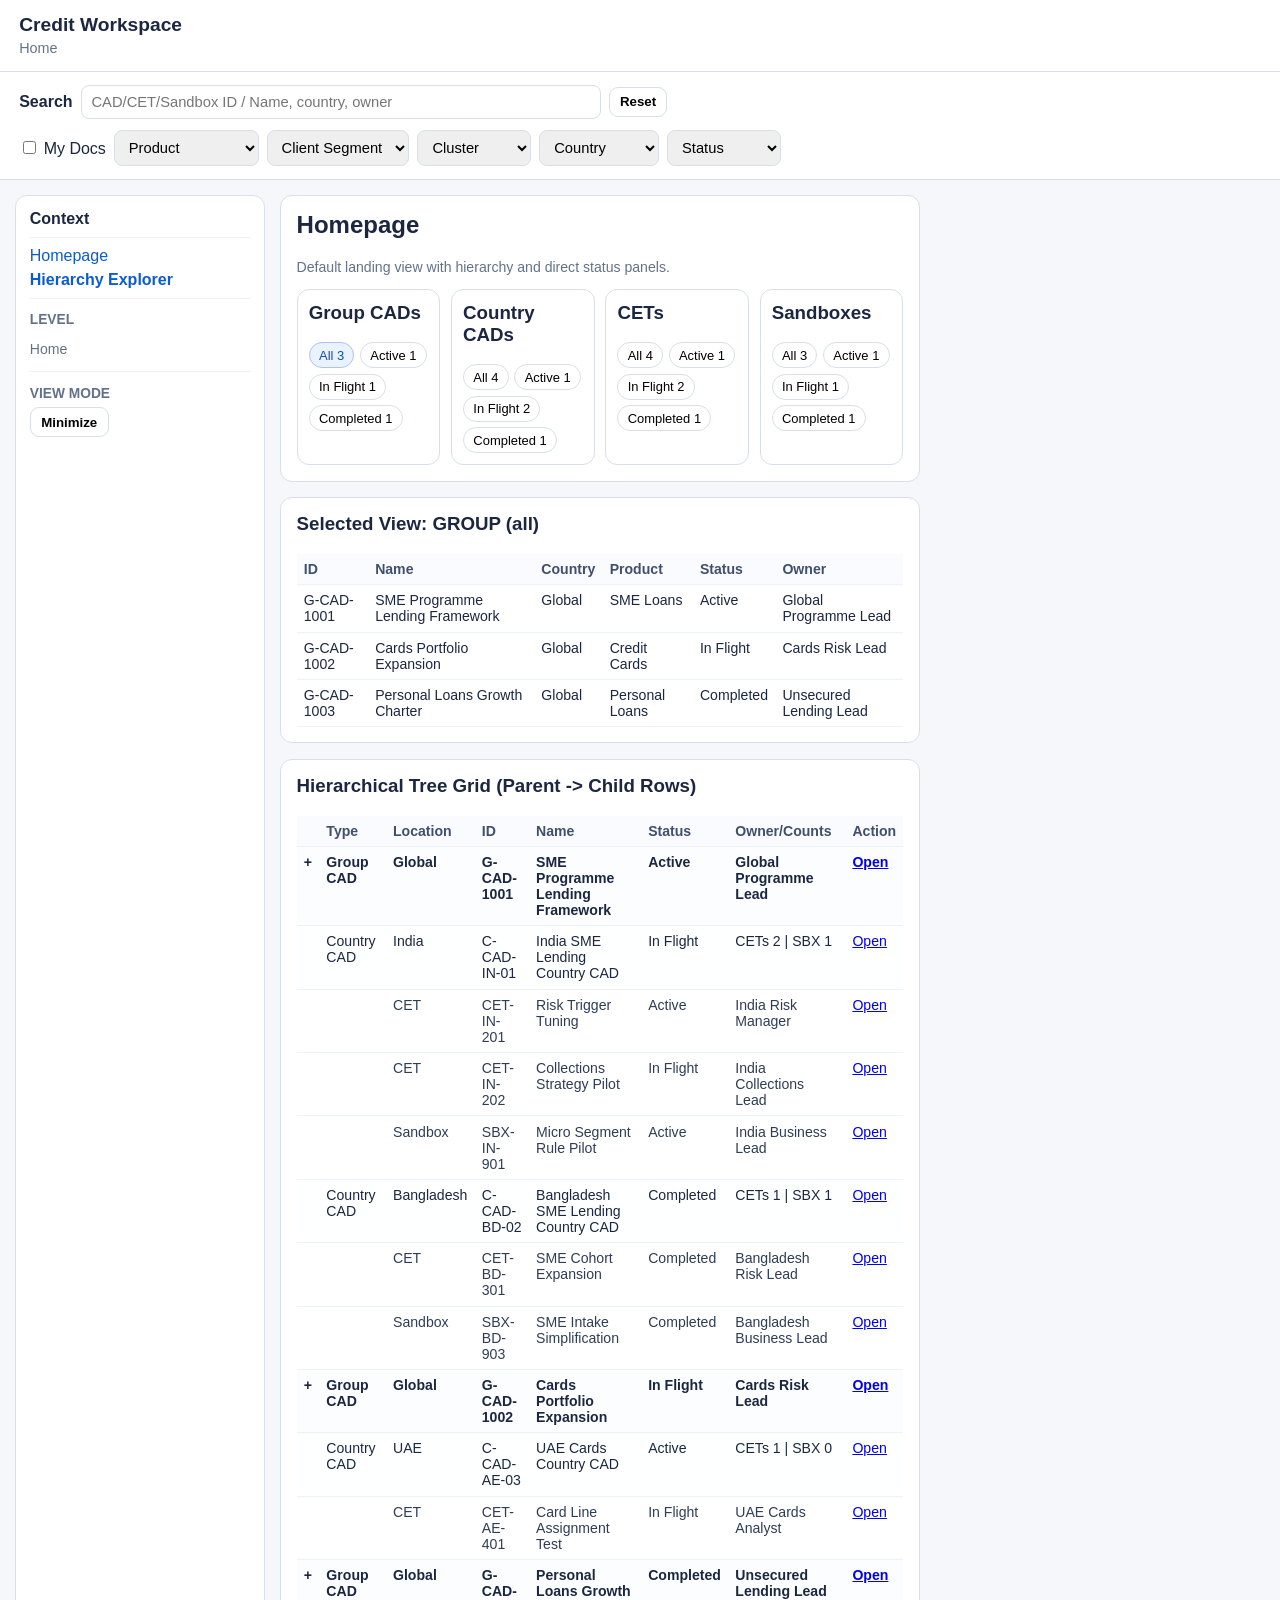
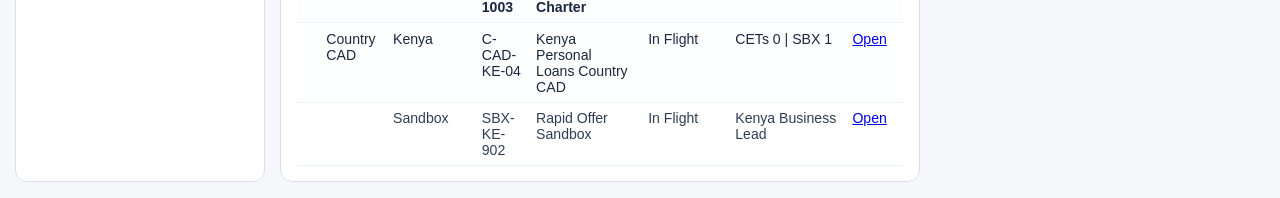
==== prototype/index.html @ cf1c7d50 "Add route-based homepage hierarchy, cross-type search, and status panels" ====
<!DOCTYPE html>
<html lang="en">
<head>
  <meta charset="UTF-8" />
  <meta name="viewport" content="width=device-width, initial-scale=1.0" />
  <title>CAD CET Flow Prototype</title>
  <link rel="stylesheet" href="styles.css" />
</head>
<body>
  <header class="topbar">
    <div>
      <h1>Credit Workspace</h1>
      <p id="breadcrumb" class="breadcrumb">Home</p>
    </div>
    <div class="actions" id="action-bar">
      <button id="save-btn" class="btn secondary">Save Draft</button>
      <button id="validate-btn" class="btn secondary">Validate</button>
      <button id="submit-btn" class="btn primary" disabled>Submit</button>
    </div>
  </header>

  <section class="control-strip">
    <div class="search-wrap">
      <label for="global-search">Search</label>
      <input id="global-search" type="text" placeholder="CAD/CET/Sandbox ID / Name, country, owner" />
      <button id="search-reset" class="btn secondary small">Reset</button>
    </div>
    <div class="filter-wrap">
      <label><input id="my-docs-toggle" type="checkbox" /> My Docs</label>
      <select id="filter-product"><option value="">Product</option></select>
      <select id="filter-segment"><option value="">Client Segment</option></select>
      <select id="filter-cluster"><option value="">Cluster</option></select>
      <select id="filter-country"><option value="">Country</option></select>
      <select id="filter-status"><option value="">Status</option><option>Active</option><option>In Flight</option><option>Completed</option></select>
    </div>
  </section>

  <main id="app-shell" class="app-shell">
    <aside class="left-panel" id="left-panel"></aside>
    <section class="center-panel" id="view-root"></section>

    <aside id="issue-panel" class="issue-panel" aria-live="polite">
      <div class="issue-header">
        <div>
          <h2>Issues</h2>
          <p id="issue-summary" class="muted">No issues</p>
        </div>
        <button id="close-panel" class="icon-btn" aria-label="Close">x</button>
      </div>
      <div class="filters">
        <button data-filter="all" class="filter active">All</button>
        <button data-filter="blockers" class="filter">Blockers</button>
        <button data-filter="errors" class="filter">Errors</button>
        <button data-filter="warnings" class="filter">Warnings</button>
      </div>
      <div id="resolved-banner" class="resolved-banner">All issues resolved</div>
      <ul id="issue-list" class="issue-list"></ul>
    </aside>
  </main>

  <div id="drawer-backdrop" class="drawer-backdrop"></div>
  <script src="app.js" type="module"></script>
</body>
</html>
---- prototype/styles.css ----
:root {
  --bg: #f5f7fb;
  --surface: #ffffff;
  --line: #d8deea;
  --text: #1b2740;
  --muted: #63728a;
  --primary: #0b5bd3;
  --primary-soft: #eaf1ff;
  --danger: #bb2e2e;
  --warning: #976100;
  --ok: #147943;
}

* { box-sizing: border-box; }
body {
  margin: 0;
  font-family: "Segoe UI", Arial, sans-serif;
  background: var(--bg);
  color: var(--text);
}

.topbar {
  display: flex;
  justify-content: space-between;
  align-items: center;
  gap: 1rem;
  padding: 0.9rem 1.2rem;
  background: var(--surface);
  border-bottom: 1px solid var(--line);
  position: sticky;
  top: 0;
  z-index: 20;
}
.topbar h1 { margin: 0; font-size: 1.2rem; }
.breadcrumb { margin: 0.25rem 0 0; font-size: 0.9rem; color: var(--muted); }

.actions { display: flex; gap: 0.45rem; }
.btn {
  border: 1px solid var(--line);
  border-radius: 9px;
  background: #fff;
  padding: 0.54rem 0.85rem;
  cursor: pointer;
  font-weight: 600;
}
.btn.primary { background: var(--primary); color: #fff; border-color: var(--primary); }
.btn.small { padding: 0.4rem 0.65rem; font-size: 0.83rem; }
.btn:disabled { opacity: 0.45; cursor: not-allowed; }

.control-strip {
  display: flex;
  flex-wrap: wrap;
  gap: 0.65rem;
  padding: 0.8rem 1.2rem;
  background: var(--surface);
  border-bottom: 1px solid var(--line);
}
.search-wrap,
.filter-wrap {
  display: flex;
  align-items: center;
  gap: 0.5rem;
  flex-wrap: wrap;
}
.search-wrap label { font-weight: 600; }
input,
select,
textarea {
  border: 1px solid var(--line);
  border-radius: 8px;
  padding: 0.52rem 0.62rem;
  font-size: 0.92rem;
}
input.invalid, textarea.invalid { border-color: var(--danger); }
#global-search { min-width: min(520px, 74vw); }

.app-shell {
  display: grid;
  grid-template-columns: 250px minmax(0, 1fr) 330px;
  gap: 0.95rem;
  padding: 0.95rem;
}

.left-panel,
.center-panel,
.issue-panel { min-width: 0; }
.left-panel {
  background: var(--surface);
  border: 1px solid var(--line);
  border-radius: 12px;
  padding: 0.85rem;
  position: sticky;
  top: 160px;
}
.left-panel.collapsed {
  width: 74px;
  padding: 0.55rem;
}
.left-panel h2 { margin: 0 0 0.6rem; font-size: 1rem; }
.left-panel h3 { margin: 0.3rem 0 0.4rem; font-size: 0.86rem; color: var(--muted); text-transform: uppercase; }
.left-panel a { color: var(--primary); text-decoration: none; display: block; margin-bottom: 0.35rem; }
.left-panel a.active { font-weight: 700; }
.context-block { border-top: 1px solid #eef2f8; padding-top: 0.55rem; margin-top: 0.55rem; }
.icon-rail { display: grid; justify-items: center; gap: 0.45rem; }
.icon-pill {
  border: 1px solid var(--line);
  background: #fff;
  border-radius: 999px;
  width: 34px;
  height: 34px;
}

.center-panel { display: grid; gap: 0.95rem; }
.card {
  background: var(--surface);
  border: 1px solid var(--line);
  border-radius: 12px;
  padding: 0.95rem;
}
.card h2, .card h3 { margin-top: 0; }
.card.compact { padding: 0.7rem; }

.panel-grid {
  display: grid;
  grid-template-columns: repeat(4, minmax(0, 1fr));
  gap: 0.65rem;
}
.chip-row { display: flex; flex-wrap: wrap; gap: 0.35rem; }
.chip {
  border: 1px solid var(--line);
  background: #fff;
  border-radius: 999px;
  padding: 0.28rem 0.58rem;
  font-size: 0.81rem;
  cursor: pointer;
}
.chip.on {
  background: var(--primary-soft);
  border-color: #acc3f5;
  color: #0e4fb3;
}

.data-table {
  width: 100%;
  border-collapse: collapse;
  font-size: 0.88rem;
}
.data-table th,
.data-table td {
  border-bottom: 1px solid #edf1f8;
  text-align: left;
  padding: 0.45rem;
  vertical-align: top;
}
.data-table th { background: #f9fbff; color: #3f4f6d; }
.group-row td { background: #fcfdff; font-weight: 600; }
.country-row td { background: #feffff; }
.leaf td { color: #2e3d56; }

.form-grid {
  display: grid;
  grid-template-columns: repeat(2, minmax(0, 1fr));
  gap: 0.7rem;
}
.form-grid label { display: flex; flex-direction: column; gap: 0.35rem; font-size: 0.9rem; }
.split-two { display: grid; grid-template-columns: 1fr 1fr; gap: 0.8rem; }
.checkbox-row { flex-direction: row !important; align-items: center; }
.muted { color: var(--muted); font-size: 0.88rem; }

.issue-panel {
  background: var(--surface);
  border: 1px solid var(--line);
  border-radius: 12px;
  padding: 0.82rem;
  position: sticky;
  top: 160px;
  max-height: calc(100vh - 180px);
  overflow: auto;
  display: none;
}
.issue-panel.open { display: block; }
.issue-header {
  display: flex;
  justify-content: space-between;
  align-items: flex-start;
  gap: 0.5rem;
}
.issue-header h2 { margin: 0; font-size: 1.03rem; }
.icon-btn {
  width: 28px;
  height: 28px;
  border-radius: 8px;
  border: 1px solid var(--line);
  background: #fff;
}

.filters { display: flex; flex-wrap: wrap; gap: 0.35rem; margin: 0.65rem 0; }
.filter {
  border: 1px solid var(--line);
  background: #fff;
  border-radius: 999px;
  font-size: 0.82rem;
  padding: 0.33rem 0.57rem;
}
.filter.active { background: var(--primary-soft); border-color: #acc3f5; }
.issue-list { list-style: none; margin: 0; padding: 0; display: grid; gap: 0.52rem; }
.issue-item {
  border: 1px solid var(--line);
  border-radius: 10px;
  padding: 0.58rem;
  display: grid;
  gap: 0.35rem;
}
.issue-top { display: flex; justify-content: space-between; }
.badge {
  font-size: 0.72rem;
  border-radius: 999px;
  padding: 0.18rem 0.44rem;
  font-weight: 700;
}
.badge.field, .badge.blocker { background: #ffe9e9; color: var(--danger); }
.badge.warning { background: #fff4dc; color: var(--warning); }
.issue-actions { display: flex; justify-content: flex-end; }
.jump-btn {
  border: 1px solid var(--line);
  background: #fff;
  border-radius: 8px;
  padding: 0.24rem 0.5rem;
}
.resolved-banner {
  display: none;
  border: 1px solid #bbe9cc;
  background: #ebfff2;
  color: var(--ok);
  border-radius: 8px;
  padding: 0.45rem 0.55rem;
  margin-bottom: 0.65rem;
}
.resolved-banner.show { display: block; }

.drawer-backdrop {
  position: fixed;
  inset: 0;
  background: rgba(10, 20, 45, 0.3);
  opacity: 0;
  pointer-events: none;
  transition: opacity 0.2s;
  z-index: 24;
}
.drawer-backdrop.show { opacity: 1; pointer-events: auto; }

@media (max-width: 1199px) {
  #global-search { min-width: min(420px, 100%); }
  .app-shell { grid-template-columns: 220px minmax(0, 1fr); }
  .panel-grid { grid-template-columns: repeat(2, minmax(0, 1fr)); }
  .issue-panel {
    position: fixed;
    top: 0;
    right: 0;
    bottom: 0;
    max-height: none;
    width: min(390px, 90vw);
    border-radius: 0;
    z-index: 30;
    transform: translateX(100%);
    transition: transform 0.2s;
    display: block;
  }
  .issue-panel.open { transform: translateX(0); }
}

@media (max-width: 767px) {
  .topbar { flex-direction: column; align-items: stretch; }
  .control-strip { padding: 0.65rem 0.75rem; }
  .app-shell { grid-template-columns: 1fr; padding: 0.7rem; }
  .left-panel { position: static; }
  .panel-grid { grid-template-columns: 1fr; }
  .form-grid,
  .split-two { grid-template-columns: 1fr; }
  #global-search { min-width: 0; width: 100%; }
  .issue-panel {
    right: auto;
    top: auto;
    bottom: 0;
    width: 100%;
    height: 54vh;
    transform: translateY(100%);
    border-top-left-radius: 16px;
    border-top-right-radius: 16px;
  }
  .issue-panel.open { transform: translateY(0); }
}
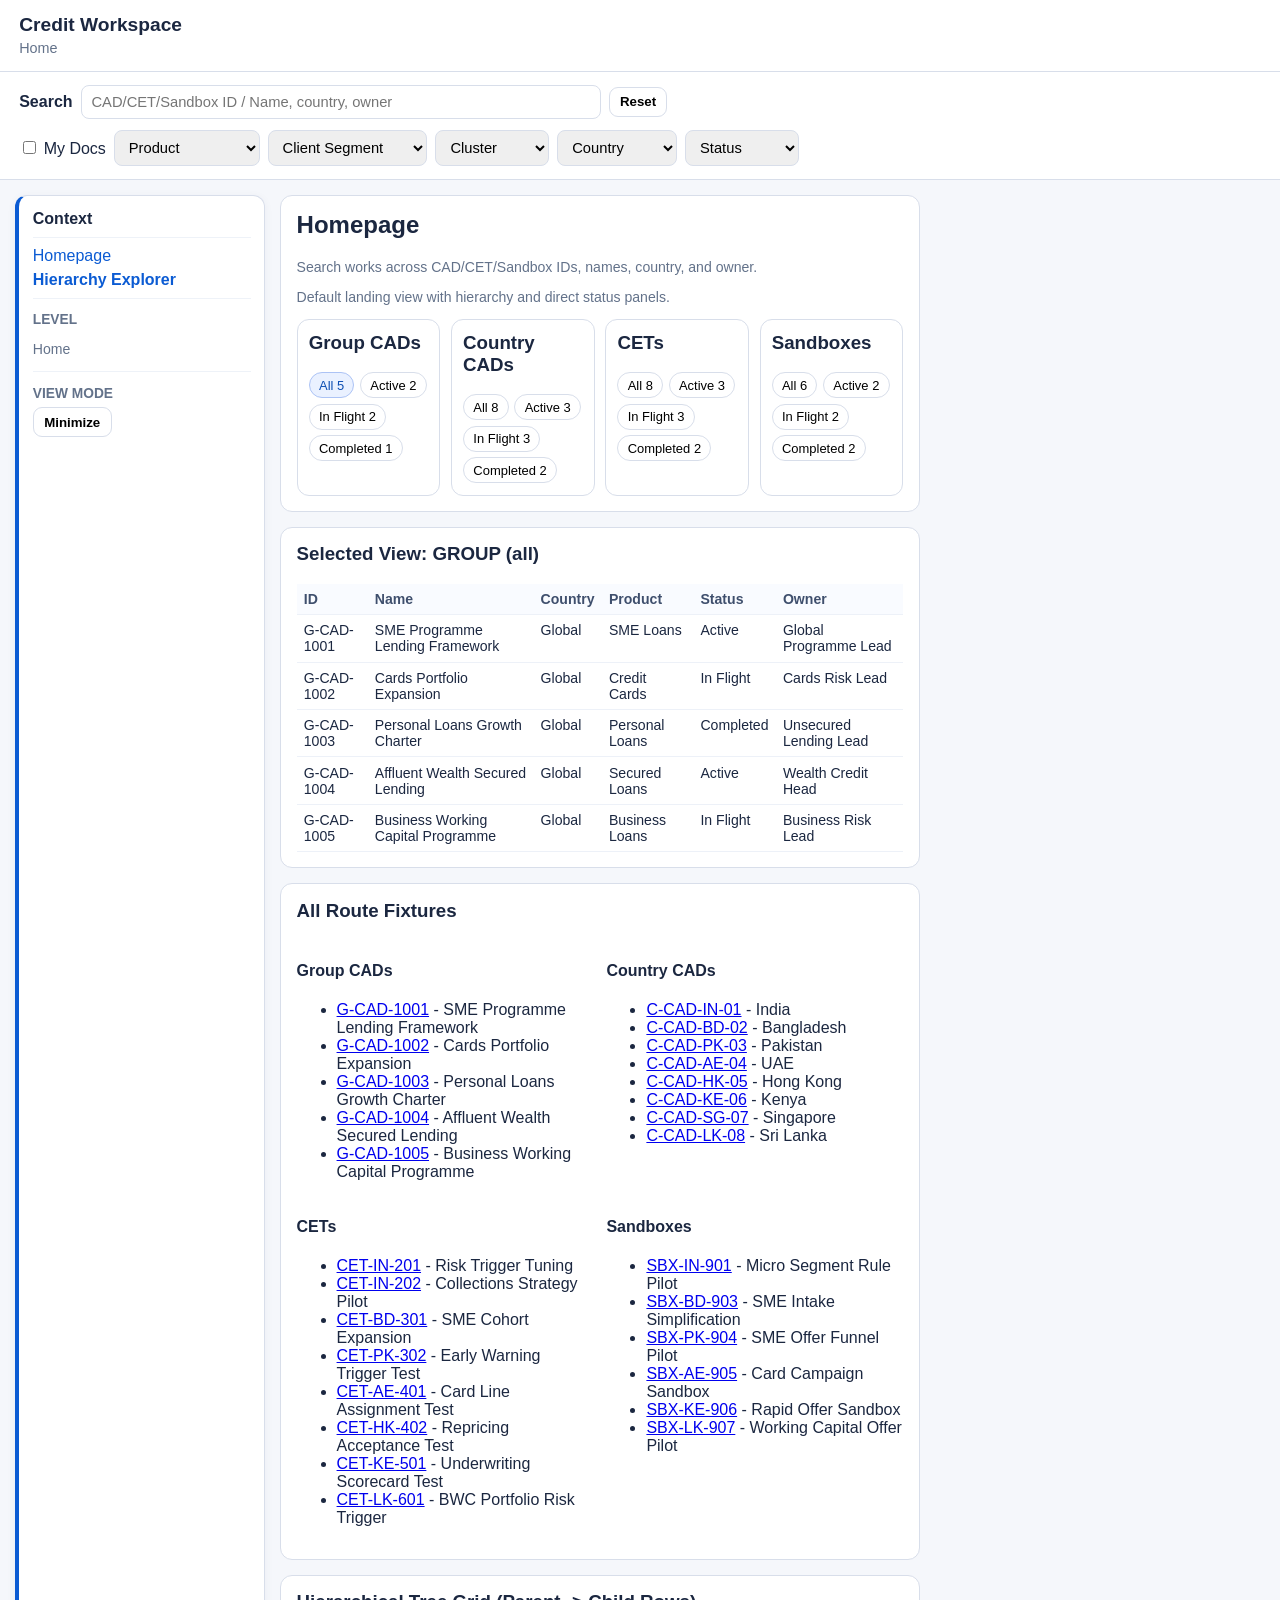
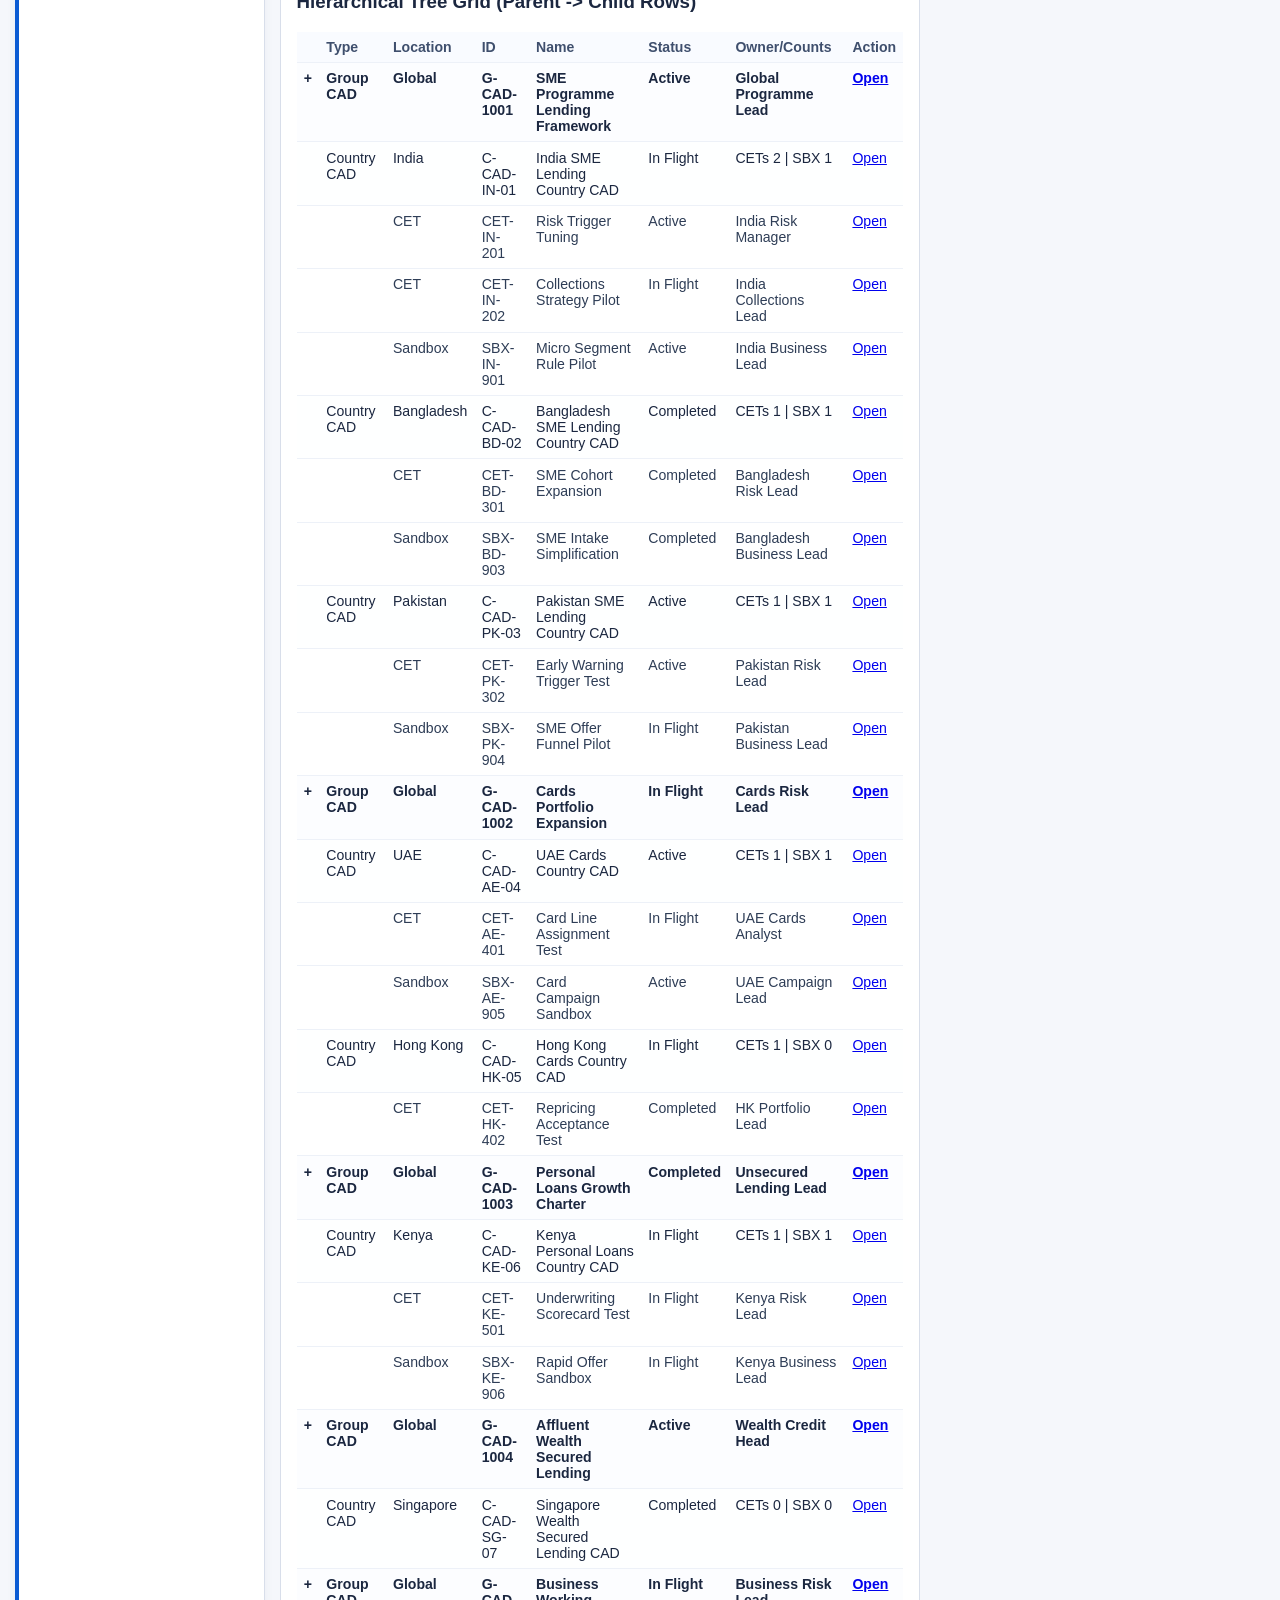
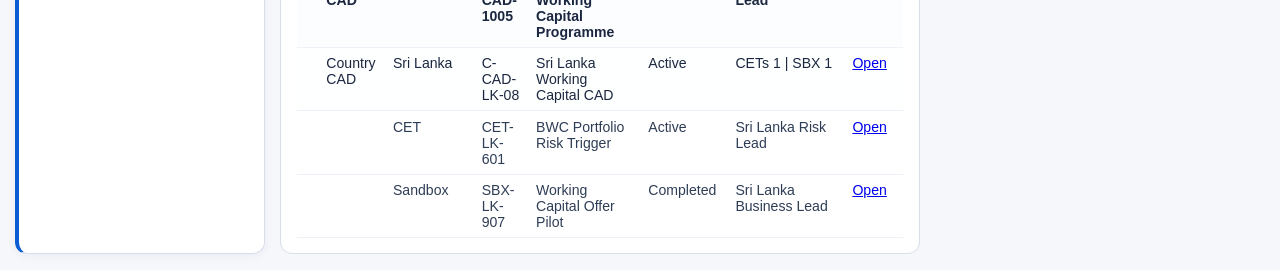
==== commit 7a8b6635: "Fix file:// CORS by removing module loading and using embedded data" ====
--- a/prototype/index.html
+++ b/prototype/index.html
@@ -59,6 +59,7 @@
   </main>
 
   <div id="drawer-backdrop" class="drawer-backdrop"></div>
-  <script src="app.js" type="module"></script>
+  <script src="data/sample-hierarchy.js" defer></script>
+  <script src="app.js" defer></script>
 </body>
 </html>
--- a/prototype/styles.css
+++ b/prototype/styles.css
@@ -87,10 +87,13 @@
 .left-panel {
   background: var(--surface);
   border: 1px solid var(--line);
+  border-left: 4px solid var(--primary);
   border-radius: 12px;
   padding: 0.85rem;
   position: sticky;
   top: 160px;
+  min-height: 280px;
+  box-shadow: 0 2px 10px rgba(20, 38, 73, 0.05);
 }
 .left-panel.collapsed {
   width: 74px;
@@ -166,6 +169,14 @@
 .split-two { display: grid; grid-template-columns: 1fr 1fr; gap: 0.8rem; }
 .checkbox-row { flex-direction: row !important; align-items: center; }
 .muted { color: var(--muted); font-size: 0.88rem; }
+.warning-note {
+  color: #885400;
+  background: #fff5df;
+  border: 1px solid #f2d9a4;
+  border-radius: 8px;
+  padding: 0.5rem 0.6rem;
+  font-size: 0.86rem;
+}
 
 .issue-panel {
   background: var(--surface);
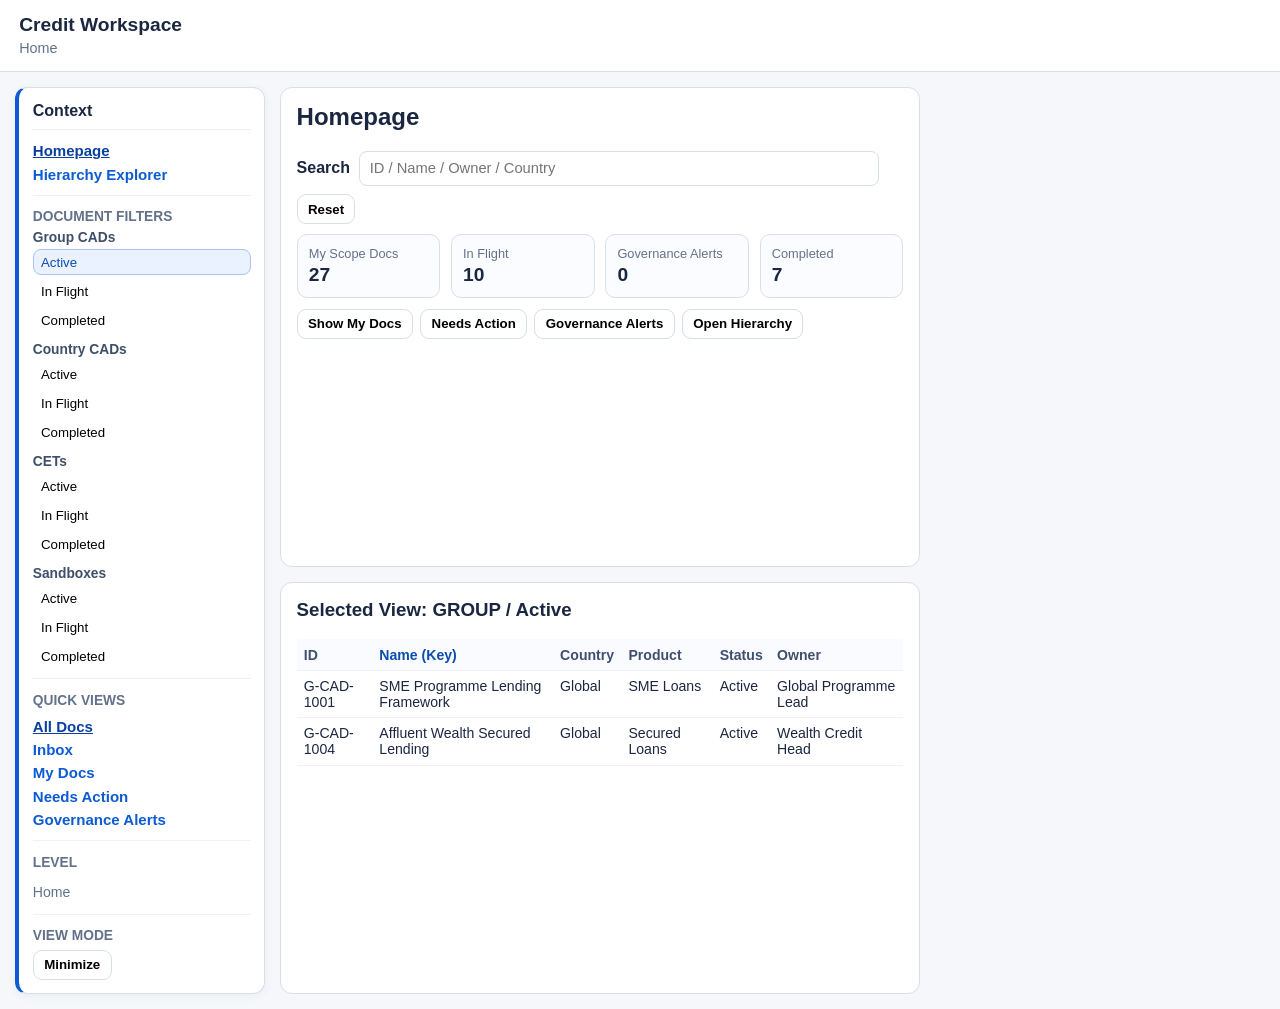
==== commit 7424ff7d: "Refine left panel row filters and hierarchy explorer table behavior" ====
--- a/prototype/index.html
+++ b/prototype/index.html
@@ -18,22 +18,6 @@
       <button id="submit-btn" class="btn primary" disabled>Submit</button>
     </div>
   </header>
-
-  <section class="control-strip">
-    <div class="search-wrap">
-      <label for="global-search">Search</label>
-      <input id="global-search" type="text" placeholder="CAD/CET/Sandbox ID / Name, country, owner" />
-      <button id="search-reset" class="btn secondary small">Reset</button>
-    </div>
-    <div class="filter-wrap">
-      <label><input id="my-docs-toggle" type="checkbox" /> My Docs</label>
-      <select id="filter-product"><option value="">Product</option></select>
-      <select id="filter-segment"><option value="">Client Segment</option></select>
-      <select id="filter-cluster"><option value="">Cluster</option></select>
-      <select id="filter-country"><option value="">Country</option></select>
-      <select id="filter-status"><option value="">Status</option><option>Active</option><option>In Flight</option><option>Completed</option></select>
-    </div>
-  </section>
 
   <main id="app-shell" class="app-shell">
     <aside class="left-panel" id="left-panel"></aside>
--- a/prototype/styles.css
+++ b/prototype/styles.css
@@ -47,22 +47,15 @@
 .btn.small { padding: 0.4rem 0.65rem; font-size: 0.83rem; }
 .btn:disabled { opacity: 0.45; cursor: not-allowed; }
 
-.control-strip {
-  display: flex;
-  flex-wrap: wrap;
-  gap: 0.65rem;
-  padding: 0.8rem 1.2rem;
-  background: var(--surface);
-  border-bottom: 1px solid var(--line);
-}
-.search-wrap,
-.filter-wrap {
+.main-search-row,
+.table-filter-row {
   display: flex;
   align-items: center;
-  gap: 0.5rem;
+  gap: 0.55rem;
   flex-wrap: wrap;
 }
-.search-wrap label { font-weight: 600; }
+.main-search-row { margin-bottom: 0.6rem; }
+.main-search-row label { font-weight: 700; }
 input,
 select,
 textarea {
@@ -72,7 +65,7 @@
   font-size: 0.92rem;
 }
 input.invalid, textarea.invalid { border-color: var(--danger); }
-#global-search { min-width: min(520px, 74vw); }
+.main-search-row input { min-width: min(520px, 74vw); }
 
 .app-shell {
   display: grid;
@@ -103,6 +96,35 @@
 .left-panel h3 { margin: 0.3rem 0 0.4rem; font-size: 0.86rem; color: var(--muted); text-transform: uppercase; }
 .left-panel a { color: var(--primary); text-decoration: none; display: block; margin-bottom: 0.35rem; }
 .left-panel a.active { font-weight: 700; }
+.side-link {
+  border: 0;
+  background: transparent;
+  color: var(--primary);
+  text-align: left;
+  padding: 0.2rem 0;
+  font-size: 0.94rem;
+  font-weight: 600;
+  cursor: pointer;
+  display: block;
+  width: 100%;
+}
+.side-link.active { color: #093f9f; text-decoration: underline; }
+.side-group { margin-bottom: 0.55rem; }
+.side-head { margin: 0 0 0.25rem; font-weight: 700; font-size: 0.86rem; color: #3f4f69; }
+.side-rows {
+  display: grid;
+  gap: 0.2rem;
+}
+.side-row {
+  border: 1px solid transparent;
+  border-radius: 8px;
+  padding: 0.28rem 0.45rem;
+  background: transparent;
+  text-align: left;
+  font-size: 0.83rem;
+  cursor: pointer;
+}
+.side-row.on { background: var(--primary-soft); border-color: #abc3f3; color: #0d4cb5; }
 .context-block { border-top: 1px solid #eef2f8; padding-top: 0.55rem; margin-top: 0.55rem; }
 .icon-rail { display: grid; justify-items: center; gap: 0.45rem; }
 .icon-pill {
@@ -111,7 +133,9 @@
   border-radius: 999px;
   width: 34px;
   height: 34px;
-}
+  cursor: pointer;
+}
+.icon-pill.active { background: var(--primary-soft); border-color: #aac1ef; }
 
 .center-panel { display: grid; gap: 0.95rem; }
 .card {
@@ -128,6 +152,23 @@
   grid-template-columns: repeat(4, minmax(0, 1fr));
   gap: 0.65rem;
 }
+.metric-grid {
+  display: grid;
+  grid-template-columns: repeat(4, minmax(0, 1fr));
+  gap: 0.65rem;
+  margin-bottom: 0.65rem;
+}
+.metric {
+  border: 1px solid var(--line);
+  border-radius: 10px;
+  background: #fbfcff;
+  padding: 0.7rem;
+  display: grid;
+  gap: 0.2rem;
+}
+.metric span { font-size: 0.8rem; color: var(--muted); }
+.metric strong { font-size: 1.2rem; }
+.quick-actions { display: flex; flex-wrap: wrap; gap: 0.45rem; }
 .chip-row { display: flex; flex-wrap: wrap; gap: 0.35rem; }
 .chip {
   border: 1px solid var(--line);
@@ -156,9 +197,20 @@
   vertical-align: top;
 }
 .data-table th { background: #f9fbff; color: #3f4f6d; }
+.data-table .key-col { color: #0c4cae; font-weight: 700; }
 .group-row td { background: #fcfdff; font-weight: 600; }
 .country-row td { background: #feffff; }
 .leaf td { color: #2e3d56; }
+.hierarchy-table .group-row .key-col { text-decoration: underline; }
+.tree-toggle {
+  border: 1px solid var(--line);
+  border-radius: 6px;
+  width: 24px;
+  height: 24px;
+  background: #fff;
+  cursor: pointer;
+  font-weight: 700;
+}
 
 .form-grid {
   display: grid;
@@ -261,9 +313,10 @@
 .drawer-backdrop.show { opacity: 1; pointer-events: auto; }
 
 @media (max-width: 1199px) {
-  #global-search { min-width: min(420px, 100%); }
+  .main-search-row input { min-width: min(420px, 100%); }
   .app-shell { grid-template-columns: 220px minmax(0, 1fr); }
   .panel-grid { grid-template-columns: repeat(2, minmax(0, 1fr)); }
+  .metric-grid { grid-template-columns: repeat(2, minmax(0, 1fr)); }
   .issue-panel {
     position: fixed;
     top: 0;
@@ -282,13 +335,13 @@
 
 @media (max-width: 767px) {
   .topbar { flex-direction: column; align-items: stretch; }
-  .control-strip { padding: 0.65rem 0.75rem; }
   .app-shell { grid-template-columns: 1fr; padding: 0.7rem; }
   .left-panel { position: static; }
   .panel-grid { grid-template-columns: 1fr; }
+  .metric-grid { grid-template-columns: 1fr; }
   .form-grid,
   .split-two { grid-template-columns: 1fr; }
-  #global-search { min-width: 0; width: 100%; }
+  .main-search-row input { min-width: 0; width: 100%; }
   .issue-panel {
     right: auto;
     top: auto;
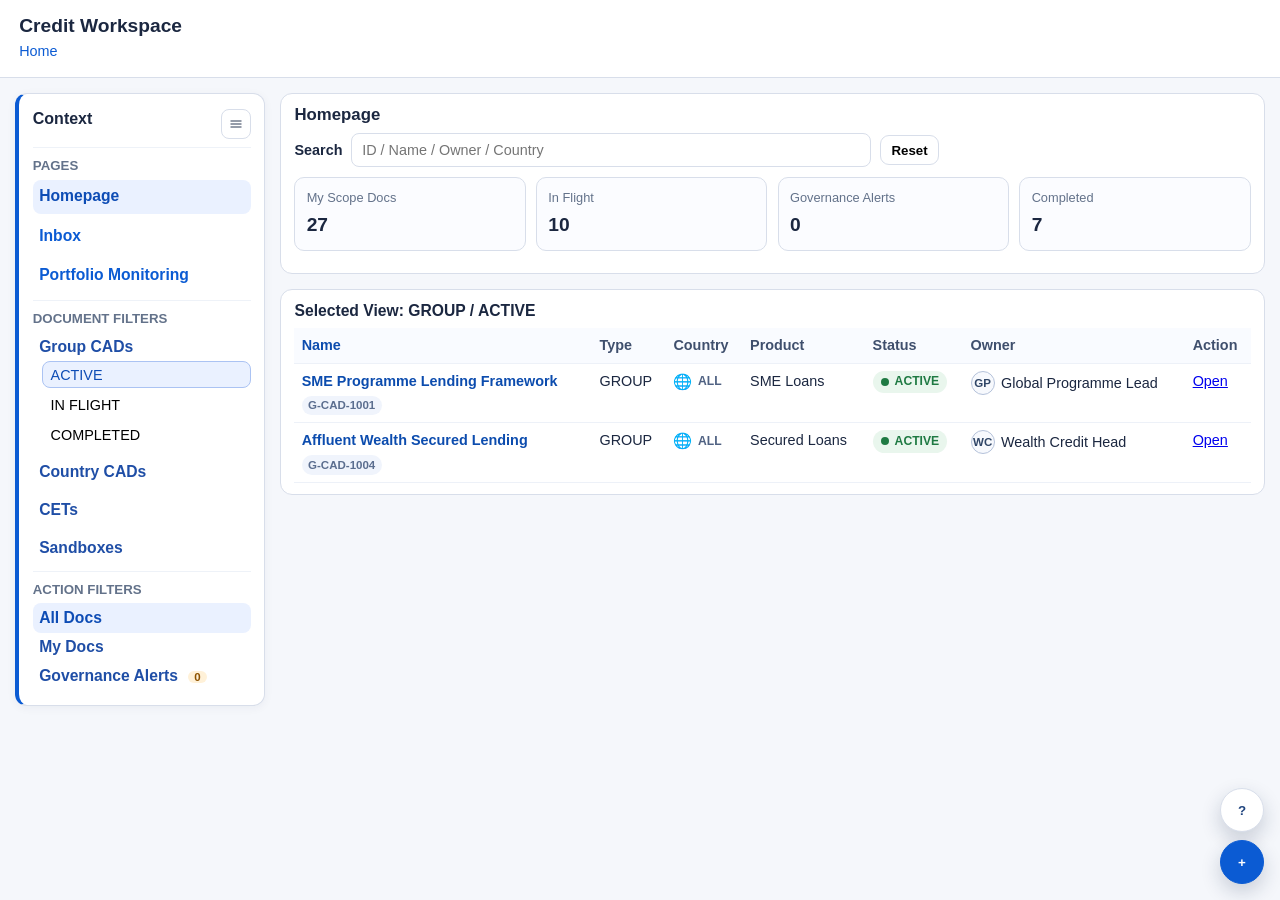
==== commit c482fd3a: "Prototype: add inbox/portfolio routes, float actions, and mobile-friendly UX refinements" ====
--- a/prototype/index.html
+++ b/prototype/index.html
@@ -42,6 +42,20 @@
     </aside>
   </main>
 
+  <div class="fab-group" aria-label="Quick actions">
+    <button id="help-fab" class="fab secondary" title="Help">?</button>
+    <div class="fab-create-wrap">
+      <div id="create-float-menu" class="fab-menu" aria-hidden="true">
+        <button class="fab-menu-item" data-create-type="group" title="Create Group CAD">Group CAD</button>
+        <button class="fab-menu-item" data-create-type="country" title="Create Country CAD">Country CAD</button>
+        <button class="fab-menu-item" data-create-type="cet" title="Create CET">CET</button>
+        <button class="fab-menu-item" data-create-type="sandbox" title="Create Sandbox">Sandbox</button>
+      </div>
+      <button id="create-fab" class="fab primary" title="Create">+</button>
+    </div>
+    <button id="backtop-fab" class="fab tertiary" title="Back to top" aria-label="Back to top">↑</button>
+  </div>
+
   <div id="drawer-backdrop" class="drawer-backdrop"></div>
   <script src="data/sample-hierarchy.js" defer></script>
   <script src="app.js" defer></script>
--- a/prototype/styles.css
+++ b/prototype/styles.css
@@ -9,12 +9,18 @@
   --danger: #bb2e2e;
   --warning: #976100;
   --ok: #147943;
+  --fs-body: 14px;
+  --fs-title: 1.08rem;
+  --fs-subtitle: 0.98rem;
+  --fs-text: 0.9rem;
 }
 
 * { box-sizing: border-box; }
 body {
   margin: 0;
   font-family: "Segoe UI", Arial, sans-serif;
+  font-size: var(--fs-body);
+  line-height: 1.45;
   background: var(--bg);
   color: var(--text);
 }
@@ -31,8 +37,10 @@
   top: 0;
   z-index: 20;
 }
-.topbar h1 { margin: 0; font-size: 1.2rem; }
+.topbar h1 { margin: 0; font-size: 1.2rem; line-height: 1.2; }
 .breadcrumb { margin: 0.25rem 0 0; font-size: 0.9rem; color: var(--muted); }
+.breadcrumb a { color: var(--primary); text-decoration: none; }
+.breadcrumb span { margin: 0 0.3rem; color: var(--muted); }
 
 .actions { display: flex; gap: 0.45rem; }
 .btn {
@@ -42,6 +50,7 @@
   padding: 0.54rem 0.85rem;
   cursor: pointer;
   font-weight: 600;
+  font-size: var(--fs-text);
 }
 .btn.primary { background: var(--primary); color: #fff; border-color: var(--primary); }
 .btn.small { padding: 0.4rem 0.65rem; font-size: 0.83rem; }
@@ -62,7 +71,7 @@
   border: 1px solid var(--line);
   border-radius: 8px;
   padding: 0.52rem 0.62rem;
-  font-size: 0.92rem;
+  font-size: var(--fs-text);
 }
 input.invalid, textarea.invalid { border-color: var(--danger); }
 .main-search-row input { min-width: min(520px, 74vw); }
@@ -70,8 +79,13 @@
 .app-shell {
   display: grid;
   grid-template-columns: 250px minmax(0, 1fr) 330px;
+  align-items: start;
   gap: 0.95rem;
   padding: 0.95rem;
+}
+
+.app-shell.no-right-panel {
+  grid-template-columns: 250px minmax(0, 1fr);
 }
 
 .left-panel,
@@ -84,7 +98,7 @@
   border-radius: 12px;
   padding: 0.85rem;
   position: sticky;
-  top: 160px;
+  top: 92px;
   min-height: 280px;
   box-shadow: 0 2px 10px rgba(20, 38, 73, 0.05);
 }
@@ -96,6 +110,61 @@
 .left-panel h3 { margin: 0.3rem 0 0.4rem; font-size: 0.86rem; color: var(--muted); text-transform: uppercase; }
 .left-panel a { color: var(--primary); text-decoration: none; display: block; margin-bottom: 0.35rem; }
 .left-panel a.active { font-weight: 700; }
+.side-head-row {
+  display: flex;
+  justify-content: space-between;
+  align-items: center;
+  margin-bottom: 0.35rem;
+}
+.collapse-btn {
+  border: 1px solid var(--line);
+  border-radius: 8px;
+  background: #fff;
+  width: 30px;
+  height: 30px;
+  cursor: pointer;
+  display: inline-flex;
+  align-items: center;
+  justify-content: center;
+  color: #2d3a55;
+}
+.menu-group {
+  border-top: 1px solid #eef2f8;
+  padding-top: 0.5rem;
+  margin-top: 0.45rem;
+}
+.todo-hint {
+  margin: 0.35rem 0.4rem 0;
+}
+.menu-title {
+  margin: 0 0 0.25rem;
+  font-size: 0.83rem;
+  color: var(--muted);
+  text-transform: uppercase;
+  font-weight: 700;
+}
+.menu-item {
+  display: block;
+  width: 100%;
+  border: 0;
+  background: transparent;
+  text-align: left;
+  border-radius: 8px;
+  padding: 0.35rem 0.4rem;
+  color: #1f4ea6;
+  font-weight: 600;
+  font-size: var(--fs-subtitle);
+  text-decoration: none;
+  cursor: pointer;
+}
+.menu-item.active {
+  background: #eaf1ff;
+  color: #0d4cb5;
+}
+.tree-dir { display: grid; gap: 0.08rem; }
+.tree-node.level-1 { padding-left: 1rem; }
+.tree-node.level-2 { padding-left: 1.8rem; }
+.tree-node.level-3 { padding-left: 2.5rem; }
 .side-link {
   border: 0;
   background: transparent;
@@ -109,19 +178,36 @@
   width: 100%;
 }
 .side-link.active { color: #093f9f; text-decoration: underline; }
+.mini-badge {
+  display: inline-block;
+  min-width: 18px;
+  padding: 0 6px;
+  border-radius: 10px;
+  background: #e8efff;
+  color: #0e4eaf;
+  font-size: 0.72rem;
+  text-align: center;
+  margin-left: 6px;
+}
+.mini-badge.warn {
+  background: #fff1d8;
+  color: #8d5200;
+}
 .side-group { margin-bottom: 0.55rem; }
-.side-head { margin: 0 0 0.25rem; font-weight: 700; font-size: 0.86rem; color: #3f4f69; }
 .side-rows {
   display: grid;
   gap: 0.2rem;
-}
+  padding-left: 0.6rem;
+}
+.side-rows.closed { display: none; }
+.side-rows.open { display: grid; }
 .side-row {
   border: 1px solid transparent;
   border-radius: 8px;
   padding: 0.28rem 0.45rem;
   background: transparent;
   text-align: left;
-  font-size: 0.83rem;
+  font-size: var(--fs-text);
   cursor: pointer;
 }
 .side-row.on { background: var(--primary-soft); border-color: #abc3f3; color: #0d4cb5; }
@@ -134,17 +220,75 @@
   width: 34px;
   height: 34px;
   cursor: pointer;
+  display: inline-flex;
+  align-items: center;
+  justify-content: center;
 }
 .icon-pill.active { background: var(--primary-soft); border-color: #aac1ef; }
+.ant-icon {
+  display: inline-flex;
+  width: 16px;
+  height: 16px;
+}
+.ant-icon svg {
+  width: 16px;
+  height: 16px;
+  fill: currentColor;
+}
+
+@media (hover: hover) and (pointer: fine) {
+  .left-panel.collapsed .has-tooltip {
+    position: relative;
+  }
+  .left-panel.collapsed .has-tooltip::after {
+    content: attr(data-tooltip);
+    position: absolute;
+    left: calc(100% + 10px);
+    top: 50%;
+    transform: translateY(-50%);
+    background: rgba(0, 0, 0, 0.86);
+    color: #fff;
+    padding: 4px 8px;
+    border-radius: 6px;
+    font-size: 12px;
+    line-height: 1.2;
+    white-space: nowrap;
+    opacity: 0;
+    pointer-events: none;
+    transition: opacity 0.12s ease;
+    z-index: 32;
+  }
+  .left-panel.collapsed .has-tooltip::before {
+    content: "";
+    position: absolute;
+    left: calc(100% + 5px);
+    top: 50%;
+    transform: translateY(-50%);
+    border: 5px solid transparent;
+    border-right-color: rgba(0, 0, 0, 0.86);
+    opacity: 0;
+    transition: opacity 0.12s ease;
+    z-index: 32;
+  }
+  .left-panel.collapsed .has-tooltip:hover::after,
+  .left-panel.collapsed .has-tooltip:hover::before,
+  .left-panel.collapsed .has-tooltip:focus-visible::after,
+  .left-panel.collapsed .has-tooltip:focus-visible::before {
+    opacity: 1;
+  }
+}
 
 .center-panel { display: grid; gap: 0.95rem; }
 .card {
   background: var(--surface);
   border: 1px solid var(--line);
   border-radius: 12px;
-  padding: 0.95rem;
-}
-.card h2, .card h3 { margin-top: 0; }
+  padding: 0.72rem 0.82rem;
+}
+.card h2, .card h3, .card h4 { margin-top: 0; margin-bottom: 0.45rem; line-height: 1.2; }
+.card h2 { font-size: 1.05rem; }
+.card h3 { font-size: 0.98rem; }
+.card h4 { font-size: 0.92rem; }
 .card.compact { padding: 0.7rem; }
 
 .panel-grid {
@@ -187,7 +331,7 @@
 .data-table {
   width: 100%;
   border-collapse: collapse;
-  font-size: 0.88rem;
+  font-size: var(--fs-text);
 }
 .data-table th,
 .data-table td {
@@ -211,16 +355,77 @@
   cursor: pointer;
   font-weight: 700;
 }
+.status-tag {
+  display: inline-flex;
+  align-items: center;
+  gap: 0.38rem;
+  border-radius: 999px;
+  padding: 0.14rem 0.5rem;
+  font-size: 0.76rem;
+  font-weight: 700;
+}
+.status-dot {
+  width: 8px;
+  height: 8px;
+  border-radius: 50%;
+  background: currentColor;
+}
+.tag-active { background: #e9f6ed; color: #1f7a43; }
+.tag-flight { background: #fff1df; color: #8f5800; }
+.tag-done { background: #e8efff; color: #1d4fa9; }
+.id-tag {
+  display: inline-block;
+  margin-top: 0.25rem;
+  border-radius: 999px;
+  background: #f0f4fc;
+  color: #5b6e8f;
+  font-size: 0.72rem;
+  padding: 0.08rem 0.4rem;
+  font-weight: 600;
+}
+.owner-cell {
+  display: inline-flex;
+  align-items: center;
+  gap: 0.4rem;
+}
+.owner-avatar {
+  width: 24px;
+  height: 24px;
+  border-radius: 50%;
+  border: 1px solid #b5c2da;
+  background: #f7f9fd;
+  color: #304667;
+  display: inline-flex;
+  align-items: center;
+  justify-content: center;
+  font-size: 0.72rem;
+  font-weight: 700;
+}
+.country-cell {
+  display: inline-flex;
+  align-items: center;
+  gap: 0.35rem;
+}
+.country-flag { font-size: 0.95rem; }
+.country-code {
+  font-size: 0.76rem;
+  color: #4f6182;
+  font-weight: 700;
+}
+.hierarchy-name.depth-1 { padding-left: 0.1rem; }
+.hierarchy-name.depth-3 { padding-left: 1.2rem; }
+.hierarchy-name.depth-4 { padding-left: 2.3rem; }
 
 .form-grid {
   display: grid;
   grid-template-columns: repeat(2, minmax(0, 1fr));
-  gap: 0.7rem;
+  gap: 0.5rem;
 }
 .form-grid label { display: flex; flex-direction: column; gap: 0.35rem; font-size: 0.9rem; }
 .split-two { display: grid; grid-template-columns: 1fr 1fr; gap: 0.8rem; }
 .checkbox-row { flex-direction: row !important; align-items: center; }
 .muted { color: var(--muted); font-size: 0.88rem; }
+.card p, .card li, .card label, .card small { font-size: var(--fs-text); }
 .warning-note {
   color: #885400;
   background: #fff5df;
@@ -230,14 +435,64 @@
   font-size: 0.86rem;
 }
 
+.autocomplete-wrap {
+  position: relative;
+  min-width: min(520px, 74vw);
+}
+.autocomplete-wrap input {
+  width: 100%;
+  min-width: 0;
+}
+.autocomplete-panel {
+  position: absolute;
+  top: calc(100% + 6px);
+  left: 0;
+  right: 0;
+  background: #fff;
+  border: 1px solid var(--line);
+  border-radius: 10px;
+  box-shadow: 0 8px 20px rgba(20, 38, 73, 0.12);
+  z-index: 8;
+  max-height: 280px;
+  overflow: auto;
+}
+.ac-group + .ac-group {
+  border-top: 1px solid #eef2f8;
+}
+.ac-title {
+  margin: 0;
+  padding: 0.4rem 0.55rem;
+  font-size: 0.78rem;
+  color: #596985;
+  background: #f8faff;
+  text-transform: uppercase;
+  letter-spacing: 0.02em;
+}
+.ac-option {
+  width: 100%;
+  border: 0;
+  border-top: 1px solid #f0f3fa;
+  background: #fff;
+  text-align: left;
+  padding: 0.46rem 0.55rem;
+  display: flex;
+  justify-content: space-between;
+  gap: 0.5rem;
+  cursor: pointer;
+  font-size: var(--fs-text);
+}
+.ac-option:hover {
+  background: #f3f7ff;
+}
+
 .issue-panel {
   background: var(--surface);
   border: 1px solid var(--line);
   border-radius: 12px;
   padding: 0.82rem;
   position: sticky;
-  top: 160px;
-  max-height: calc(100vh - 180px);
+  top: 92px;
+  max-height: calc(100vh - 112px);
   overflow: auto;
   display: none;
 }
@@ -312,9 +567,58 @@
 }
 .drawer-backdrop.show { opacity: 1; pointer-events: auto; }
 
+.fab-group {
+  position: fixed;
+  right: 1rem;
+  bottom: 1rem;
+  z-index: 40;
+  display: grid;
+  gap: 0.5rem;
+  justify-items: end;
+}
+.fab {
+  border: 1px solid var(--line);
+  border-radius: 999px;
+  width: 44px;
+  height: 44px;
+  display: inline-flex;
+  align-items: center;
+  justify-content: center;
+  cursor: pointer;
+  box-shadow: 0 8px 20px rgba(20, 38, 73, 0.2);
+  font-weight: 700;
+}
+.fab.primary { background: var(--primary); color: #fff; border-color: var(--primary); }
+.fab.secondary { background: #fff; color: #20457f; }
+.fab.tertiary { background: #fff; color: #20457f; display: none; }
+.fab.tertiary.show { display: inline-flex; }
+.fab-create-wrap { position: relative; }
+.fab-menu {
+  position: absolute;
+  right: 0;
+  bottom: calc(100% + 8px);
+  display: none;
+  gap: 0.35rem;
+}
+.fab-menu.open { display: grid; }
+.fab-menu-item {
+  border: 1px solid var(--line);
+  border-radius: 999px;
+  background: #fff;
+  color: #1e3f71;
+  padding: 0.4rem 0.7rem;
+  font-size: 0.82rem;
+  font-weight: 600;
+  cursor: pointer;
+  white-space: nowrap;
+  box-shadow: 0 6px 18px rgba(20, 38, 73, 0.16);
+}
+
 @media (max-width: 1199px) {
   .main-search-row input { min-width: min(420px, 100%); }
+  .autocomplete-wrap { min-width: min(420px, 100%); width: 100%; }
   .app-shell { grid-template-columns: 220px minmax(0, 1fr); }
+  .app-shell.no-right-panel { grid-template-columns: 220px minmax(0, 1fr); }
   .panel-grid { grid-template-columns: repeat(2, minmax(0, 1fr)); }
   .metric-grid { grid-template-columns: repeat(2, minmax(0, 1fr)); }
   .issue-panel {
@@ -336,21 +640,87 @@
 @media (max-width: 767px) {
   .topbar { flex-direction: column; align-items: stretch; }
   .app-shell { grid-template-columns: 1fr; padding: 0.7rem; }
-  .left-panel { position: static; }
+  .app-shell.no-right-panel { grid-template-columns: 1fr; }
+  .left-panel {
+    position: static;
+    min-height: 0;
+    max-height: 46vh;
+    overflow: auto;
+    padding: 0.65rem;
+  }
+  .left-panel .menu-item { padding: 0.3rem 0.35rem; }
+  .left-panel .menu-title { font-size: 0.78rem; }
+  .left-panel.collapsed {
+    width: 100%;
+    min-height: 0;
+    height: auto;
+    max-height: none;
+    overflow: visible;
+    padding: 0.45rem;
+  }
+  .left-panel.collapsed .icon-rail {
+    grid-template-columns: repeat(7, minmax(0, 1fr));
+    justify-items: stretch;
+  }
+  .left-panel.collapsed .icon-pill {
+    width: 100%;
+    border-radius: 9px;
+  }
   .panel-grid { grid-template-columns: 1fr; }
-  .metric-grid { grid-template-columns: 1fr; }
+  .metric-grid {
+    grid-template-columns: repeat(4, minmax(0, 1fr));
+    gap: 0.35rem;
+  }
+  .metric {
+    padding: 0.5rem;
+  }
+  .metric strong {
+    font-size: 1.05rem;
+  }
+  .metric span {
+    font-size: 0.75rem;
+  }
   .form-grid,
   .split-two { grid-template-columns: 1fr; }
   .main-search-row input { min-width: 0; width: 100%; }
+  .autocomplete-wrap { min-width: 0; width: 100%; }
+  .autocomplete-panel { max-height: 220px; }
   .issue-panel {
+    position: static;
     right: auto;
     top: auto;
-    bottom: 0;
+    bottom: auto;
     width: 100%;
-    height: 54vh;
-    transform: translateY(100%);
+    height: auto;
+    max-height: none;
+    transform: none;
     border-top-left-radius: 16px;
     border-top-right-radius: 16px;
-  }
-  .issue-panel.open { transform: translateY(0); }
-}
+    border-radius: 12px;
+    display: none;
+  }
+  .issue-panel.open { display: block; transform: none; }
+  .status-tag {
+    padding: 0;
+    border-radius: 0;
+    background: transparent;
+  }
+  .status-tag .status-text {
+    display: none;
+  }
+  .status-dot {
+    width: 10px;
+    height: 10px;
+  }
+  .owner-name {
+    display: none;
+  }
+  .owner-avatar {
+    width: 28px;
+    height: 28px;
+  }
+  .fab-group { right: 0.7rem; bottom: 0.7rem; }
+  .fab { width: 42px; height: 42px; }
+  .drawer-backdrop,
+  .drawer-backdrop.show { display: none; }
+}
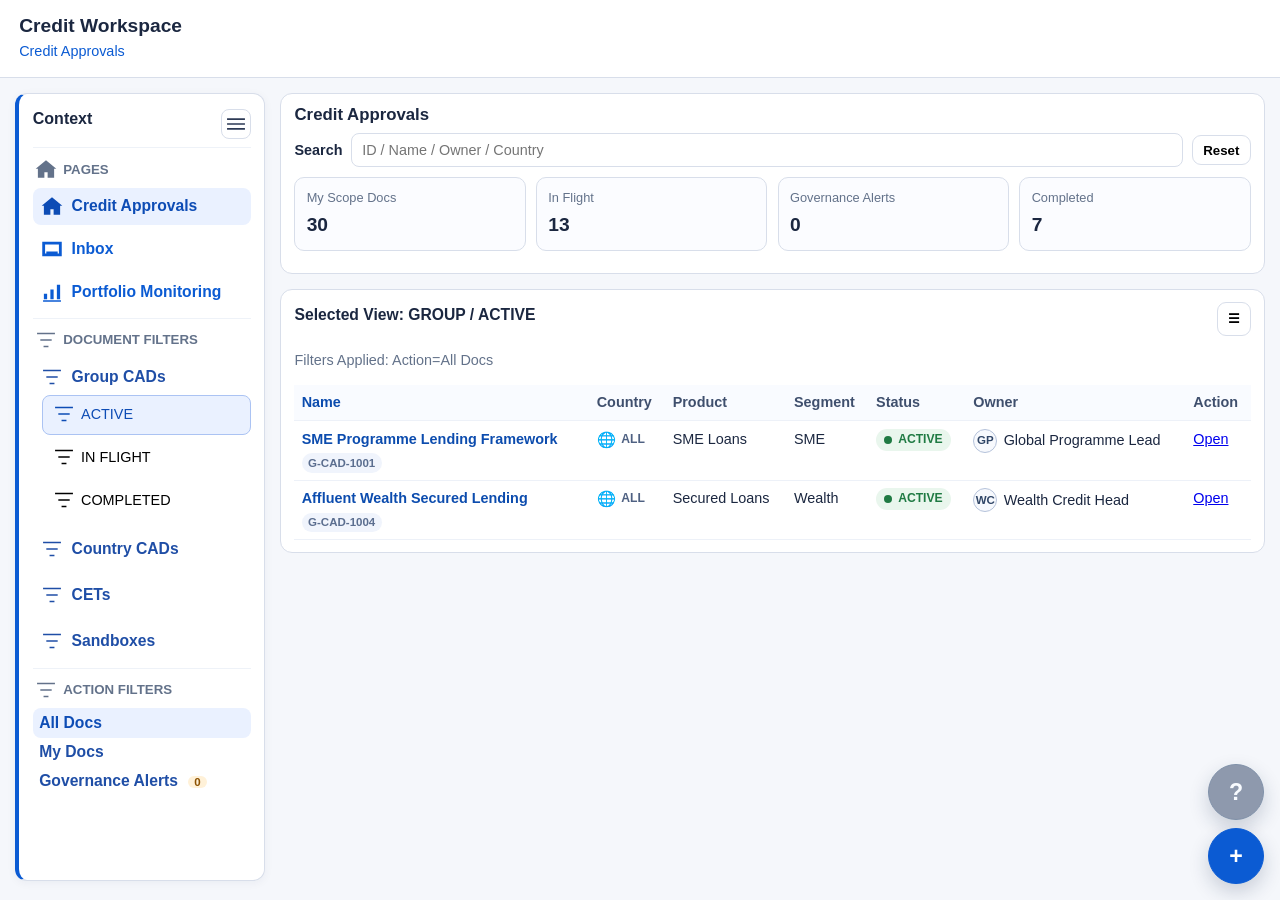
==== commit 6911593d: "Refine portfolio monitoring filters, hierarchy table, and responsive UI" ====
--- a/prototype/index.html
+++ b/prototype/index.html
@@ -10,7 +10,7 @@
   <header class="topbar">
     <div>
       <h1>Credit Workspace</h1>
-      <p id="breadcrumb" class="breadcrumb">Home</p>
+      <p id="breadcrumb" class="breadcrumb">Credit Approvals</p>
     </div>
     <div class="actions" id="action-bar">
       <button id="save-btn" class="btn secondary">Save Draft</button>
@@ -43,7 +43,15 @@
   </main>
 
   <div class="fab-group" aria-label="Quick actions">
-    <button id="help-fab" class="fab secondary" title="Help">?</button>
+    <div class="fab-help-wrap">
+      <div id="help-float-menu" class="fab-menu" aria-hidden="true">
+        <button class="fab-menu-item" data-help-type="docs" title="Documentation">Documentation</button>
+        <button class="fab-menu-item" data-help-type="approver" title="Find your approver">Find Your Approver</button>
+        <button class="fab-menu-item" data-help-type="demo" title="Demo mode">Demo Mode</button>
+        <button class="fab-menu-item" data-help-type="chat" title="Contact Credit chat">Contact Credit Chat</button>
+      </div>
+      <button id="help-fab" class="fab secondary" title="Help">?</button>
+    </div>
     <div class="fab-create-wrap">
       <div id="create-float-menu" class="fab-menu" aria-hidden="true">
         <button class="fab-menu-item" data-create-type="group" title="Create Group CAD">Group CAD</button>
--- a/prototype/styles.css
+++ b/prototype/styles.css
@@ -65,6 +65,11 @@
 }
 .main-search-row { margin-bottom: 0.6rem; }
 .main-search-row label { font-weight: 700; }
+.table-filter-row { justify-content: flex-start; }
+.portfolio-filter-row {
+  margin-left: 4.2rem;
+  width: calc(100% - 4.2rem);
+}
 input,
 select,
 textarea {
@@ -74,7 +79,7 @@
   font-size: var(--fs-text);
 }
 input.invalid, textarea.invalid { border-color: var(--danger); }
-.main-search-row input { min-width: min(520px, 74vw); }
+.main-search-row input { min-width: 0; width: 100%; flex: 1; }
 
 .app-shell {
   display: grid;
@@ -87,6 +92,12 @@
 .app-shell.no-right-panel {
   grid-template-columns: 250px minmax(0, 1fr);
 }
+.app-shell.left-collapsed {
+  grid-template-columns: 88px minmax(0, 1fr) 330px;
+}
+.app-shell.left-collapsed.no-right-panel {
+  grid-template-columns: 88px minmax(0, 1fr);
+}
 
 .left-panel,
 .center-panel,
@@ -100,11 +111,15 @@
   position: sticky;
   top: 92px;
   min-height: 280px;
+  height: calc(100vh - 112px);
+  overflow: auto;
   box-shadow: 0 2px 10px rgba(20, 38, 73, 0.05);
+  z-index: 5;
 }
 .left-panel.collapsed {
   width: 74px;
   padding: 0.55rem;
+  overflow: visible;
 }
 .left-panel h2 { margin: 0 0 0.6rem; font-size: 1rem; }
 .left-panel h3 { margin: 0.3rem 0 0.4rem; font-size: 0.86rem; color: var(--muted); text-transform: uppercase; }
@@ -142,6 +157,9 @@
   color: var(--muted);
   text-transform: uppercase;
   font-weight: 700;
+  display: inline-flex;
+  align-items: center;
+  gap: 0.28rem;
 }
 .menu-item {
   display: block;
@@ -157,6 +175,11 @@
   text-decoration: none;
   cursor: pointer;
 }
+.menu-item.with-icon {
+  display: flex;
+  align-items: center;
+  gap: 0.4rem;
+}
 .menu-item.active {
   background: #eaf1ff;
   color: #0d4cb5;
@@ -210,15 +233,27 @@
   font-size: var(--fs-text);
   cursor: pointer;
 }
+.side-row span {
+  display: inline-flex;
+  align-items: center;
+  gap: 0.28rem;
+}
 .side-row.on { background: var(--primary-soft); border-color: #abc3f3; color: #0d4cb5; }
 .context-block { border-top: 1px solid #eef2f8; padding-top: 0.55rem; margin-top: 0.55rem; }
 .icon-rail { display: grid; justify-items: center; gap: 0.45rem; }
+.icon-separator {
+  display: block;
+  width: 26px;
+  height: 1px;
+  background: #d4deef;
+  margin: 0.1rem 0;
+}
 .icon-pill {
   border: 1px solid var(--line);
   background: #fff;
   border-radius: 999px;
-  width: 34px;
-  height: 34px;
+  width: 56px;
+  height: 56px;
   cursor: pointer;
   display: inline-flex;
   align-items: center;
@@ -227,12 +262,12 @@
 .icon-pill.active { background: var(--primary-soft); border-color: #aac1ef; }
 .ant-icon {
   display: inline-flex;
-  width: 16px;
-  height: 16px;
+  width: 26px;
+  height: 26px;
 }
 .ant-icon svg {
-  width: 16px;
-  height: 16px;
+  width: 26px;
+  height: 26px;
   fill: currentColor;
 }
 
@@ -312,6 +347,12 @@
 }
 .metric span { font-size: 0.8rem; color: var(--muted); }
 .metric strong { font-size: 1.2rem; }
+.panel-head {
+  display: flex;
+  align-items: center;
+  justify-content: space-between;
+  gap: 0.7rem;
+}
 .quick-actions { display: flex; flex-wrap: wrap; gap: 0.45rem; }
 .chip-row { display: flex; flex-wrap: wrap; gap: 0.35rem; }
 .chip {
@@ -340,9 +381,19 @@
   padding: 0.45rem;
   vertical-align: top;
 }
+.num-cell { text-align: right !important; font-variant-numeric: tabular-nums; }
 .data-table th { background: #f9fbff; color: #3f4f6d; }
 .data-table .key-col { color: #0c4cae; font-weight: 700; }
-.group-row td { background: #fcfdff; font-weight: 600; }
+.group-row td {
+  background: #edf4ff;
+  font-weight: 700;
+}
+.group-row td:first-child {
+  border-left: 4px solid #2f65c7;
+}
+.group-row .type-cell {
+  color: #0f4fae;
+}
 .country-row td { background: #feffff; }
 .leaf td { color: #2e3d56; }
 .hierarchy-table .group-row .key-col { text-decoration: underline; }
@@ -412,9 +463,142 @@
   color: #4f6182;
   font-weight: 700;
 }
+.legal-tag { background: #fff2da; color: #8b5f13; }
 .hierarchy-name.depth-1 { padding-left: 0.1rem; }
 .hierarchy-name.depth-3 { padding-left: 1.2rem; }
 .hierarchy-name.depth-4 { padding-left: 2.3rem; }
+.name-tree {
+  display: inline-flex;
+  align-items: center;
+  gap: 0.35rem;
+}
+.name-tree.depth-1 { padding-left: 0.05rem; }
+.name-tree.depth-2 { padding-left: 0.65rem; }
+.name-tree.depth-3 { padding-left: 1.35rem; }
+.tree-spacer {
+  width: 24px;
+  height: 24px;
+  display: inline-block;
+}
+.id-row { text-align: left; }
+.name-prefix .ant-icon,
+.name-prefix .ant-icon svg {
+  width: 16px;
+  height: 16px;
+}
+.type-icon {
+  display: inline-flex;
+  align-items: center;
+  justify-content: center;
+  color: #38588d;
+}
+.type-icon.tiny .ant-icon,
+.type-icon.tiny .ant-icon svg {
+  width: 18px;
+  height: 18px;
+}
+.type-icon.depth-1 { margin-left: 0.1rem; }
+.type-icon.depth-2 { margin-left: 0.55rem; }
+.type-icon.depth-3 { margin-left: 1rem; }
+.expander-cell.depth-1 { padding-left: 0.15rem; }
+.expander-cell.depth-2 { padding-left: 0.55rem; }
+.expander-cell.depth-3 { padding-left: 1rem; }
+.country-with-tag {
+  display: inline-flex;
+  align-items: center;
+  gap: 0.35rem;
+}
+.type-cell.depth-1 { padding-left: 0.15rem; font-weight: 700; }
+.type-cell.depth-3 { padding-left: 0.8rem; }
+.type-cell.depth-4 { padding-left: 1.4rem; }
+.th-sort {
+  border: 0;
+  background: transparent;
+  color: inherit;
+  font: inherit;
+  font-weight: 700;
+  cursor: pointer;
+  display: inline-flex;
+  align-items: center;
+  gap: 0.28rem;
+  padding: 0;
+}
+.sort-meta { font-size: 0.72rem; color: #57709a; }
+.columns-wrap { position: relative; }
+.btn.icon-only { width: 34px; height: 34px; padding: 0; }
+.columns-menu {
+  position: absolute;
+  top: calc(100% + 6px);
+  right: 0;
+  border: 1px solid var(--line);
+  border-radius: 10px;
+  background: #fff;
+  padding: 0.45rem 0.55rem;
+  box-shadow: 0 8px 22px rgba(20, 38, 73, 0.16);
+  z-index: 9;
+  display: none;
+  min-width: 180px;
+}
+.columns-menu.open { display: grid; gap: 0.35rem; }
+.columns-menu label { display: flex; gap: 0.4rem; align-items: center; font-size: 0.84rem; }
+
+.util-wrap {
+  display: inline-flex;
+  align-items: center;
+  gap: 0.4rem;
+  min-width: 128px;
+}
+.util-steps {
+  display: inline-grid;
+  grid-template-columns: repeat(5, 10px);
+  gap: 2px;
+}
+.util-step {
+  width: 10px;
+  height: 10px;
+  border-radius: 2px;
+  background: #e7edf8;
+}
+.util-wrap.ok .util-step.on { background: #1f7a43; }
+.util-wrap.warn .util-step.on { background: #b97305; }
+.util-wrap.danger .util-step.on { background: #c93434; }
+.util-num {
+  font-size: 0.78rem;
+  color: #556a8c;
+  font-weight: 700;
+}
+
+.trend-mini {
+  position: relative;
+  width: 96px;
+  height: 30px;
+  display: inline-flex;
+  align-items: flex-end;
+}
+.trend-bars {
+  width: 100%;
+  height: 100%;
+  display: flex;
+  align-items: flex-end;
+  gap: 3px;
+  padding-bottom: 2px;
+}
+.trend-bar {
+  flex: 1;
+  min-width: 6px;
+  border-radius: 2px 2px 0 0;
+  background: #2f65c7;
+}
+.trend-bar.warn { background: #b97305; }
+.trend-bar.danger { background: #c93434; }
+.limit-line {
+  position: absolute;
+  left: 0;
+  right: 0;
+  top: 2px;
+  border-top: 1px solid #c93434;
+  opacity: 0.8;
+}
 
 .form-grid {
   display: grid;
@@ -437,7 +621,8 @@
 
 .autocomplete-wrap {
   position: relative;
-  min-width: min(520px, 74vw);
+  min-width: 0;
+  flex: 1;
 }
 .autocomplete-wrap input {
   width: 100%;
@@ -485,6 +670,78 @@
   background: #f3f7ff;
 }
 
+.tag-select {
+  position: relative;
+  min-width: 180px;
+  flex: 1 1 0;
+}
+.tag-select > summary {
+  list-style: none;
+}
+.tag-select > summary::-webkit-details-marker {
+  display: none;
+}
+.tag-select-trigger {
+  border: 1px solid var(--line);
+  border-radius: 8px;
+  min-height: 36px;
+  padding: 0.25rem 0.45rem;
+  display: flex;
+  flex-wrap: nowrap;
+  align-items: center;
+  justify-content: space-between;
+  gap: 0.35rem;
+  background: #fff;
+  cursor: pointer;
+}
+.tag-values {
+  display: flex;
+  flex-wrap: wrap;
+  align-items: center;
+  gap: 0.25rem;
+}
+.tag-caret {
+  color: #6c7f9f;
+  font-size: 0.8rem;
+  margin-left: auto;
+}
+.portfolio-clear-btn { margin-left: auto; }
+.tag-token {
+  border: 1px solid #c8d8f3;
+  background: #eef4ff;
+  color: #204c95;
+  border-radius: 999px;
+  padding: 0.1rem 0.42rem;
+  font-size: 0.78rem;
+  line-height: 1.2;
+}
+.tag-placeholder {
+  color: #6f819e;
+  font-size: 0.85rem;
+}
+.tag-select-menu {
+  position: absolute;
+  z-index: 10;
+  top: calc(100% + 6px);
+  left: 0;
+  min-width: 220px;
+  max-height: 220px;
+  overflow: auto;
+  background: #fff;
+  border: 1px solid var(--line);
+  border-radius: 10px;
+  box-shadow: 0 8px 20px rgba(20, 38, 73, 0.12);
+  padding: 0.4rem 0.5rem;
+  display: grid;
+  gap: 0.28rem;
+}
+.tag-select-menu label {
+  display: flex;
+  align-items: center;
+  gap: 0.4rem;
+  font-size: 0.84rem;
+}
+
 .issue-panel {
   background: var(--surface);
   border: 1px solid var(--line);
@@ -579,19 +836,21 @@
 .fab {
   border: 1px solid var(--line);
   border-radius: 999px;
-  width: 44px;
-  height: 44px;
+  width: 56px;
+  height: 56px;
   display: inline-flex;
   align-items: center;
   justify-content: center;
   cursor: pointer;
   box-shadow: 0 8px 20px rgba(20, 38, 73, 0.2);
   font-weight: 700;
+  font-size: 1.45rem;
 }
 .fab.primary { background: var(--primary); color: #fff; border-color: var(--primary); }
-.fab.secondary { background: #fff; color: #20457f; }
+.fab.secondary { background: rgba(133, 145, 167, 0.92); color: #f8fbff; border-color: #7f90a8; }
 .fab.tertiary { background: #fff; color: #20457f; display: none; }
 .fab.tertiary.show { display: inline-flex; }
+.fab-help-wrap,
 .fab-create-wrap { position: relative; }
 .fab-menu {
   position: absolute;
@@ -615,10 +874,13 @@
 }
 
 @media (max-width: 1199px) {
-  .main-search-row input { min-width: min(420px, 100%); }
-  .autocomplete-wrap { min-width: min(420px, 100%); width: 100%; }
+  .main-search-row input { min-width: 0; }
+  .autocomplete-wrap { min-width: 0; width: 100%; }
+  .portfolio-filter-row { margin-left: 0; width: 100%; }
   .app-shell { grid-template-columns: 220px minmax(0, 1fr); }
   .app-shell.no-right-panel { grid-template-columns: 220px minmax(0, 1fr); }
+  .app-shell.left-collapsed { grid-template-columns: 82px minmax(0, 1fr); }
+  .app-shell.left-collapsed.no-right-panel { grid-template-columns: 82px minmax(0, 1fr); }
   .panel-grid { grid-template-columns: repeat(2, minmax(0, 1fr)); }
   .metric-grid { grid-template-columns: repeat(2, minmax(0, 1fr)); }
   .issue-panel {
@@ -637,15 +899,61 @@
   .issue-panel.open { transform: translateX(0); }
 }
 
-@media (max-width: 767px) {
-  .topbar { flex-direction: column; align-items: stretch; }
+@media (max-width: 1024px) and (orientation: portrait) {
   .app-shell { grid-template-columns: 1fr; padding: 0.7rem; }
   .app-shell.no-right-panel { grid-template-columns: 1fr; }
+  .app-shell.left-collapsed { grid-template-columns: 1fr; }
+  .app-shell.left-collapsed.no-right-panel { grid-template-columns: 1fr; }
   .left-panel {
     position: static;
     min-height: 0;
-    max-height: 46vh;
+    height: auto;
+    max-height: none;
+    overflow: visible;
+    padding: 0.55rem;
+  }
+  .left-panel.collapsed {
+    width: 100%;
+    min-height: 0;
+    height: auto;
+    max-height: none;
+    overflow: visible;
+    padding: 0.45rem;
+  }
+  .left-panel.collapsed .icon-rail {
+    display: flex;
+    gap: 0.4rem;
+    align-items: center;
+    overflow-x: auto;
+    overflow-y: visible;
+    white-space: nowrap;
+    justify-items: initial;
+    grid-template-columns: none;
+    padding-bottom: 0.15rem;
+  }
+  .left-panel.collapsed .icon-pill,
+  .left-panel.collapsed .icon-separator {
+    flex: 0 0 auto;
+  }
+}
+
+@media (max-width: 1024px) and (orientation: landscape) {
+  .app-shell { grid-template-columns: 92px minmax(0, 1fr); }
+  .app-shell.no-right-panel { grid-template-columns: 92px minmax(0, 1fr); }
+  .app-shell.left-collapsed { grid-template-columns: 92px minmax(0, 1fr); }
+  .app-shell.left-collapsed.no-right-panel { grid-template-columns: 92px minmax(0, 1fr); }
+  .left-panel {
+    position: sticky;
+    top: 92px;
+    height: calc(100vh - 112px);
     overflow: auto;
+  }
+}
+
+@media (max-width: 767px) {
+  .topbar { flex-direction: column; align-items: stretch; }
+  .left-panel {
+    max-height: none;
     padding: 0.65rem;
   }
   .left-panel .menu-item { padding: 0.3rem 0.35rem; }
@@ -658,12 +966,8 @@
     overflow: visible;
     padding: 0.45rem;
   }
-  .left-panel.collapsed .icon-rail {
-    grid-template-columns: repeat(7, minmax(0, 1fr));
-    justify-items: stretch;
-  }
   .left-panel.collapsed .icon-pill {
-    width: 100%;
+    width: 56px;
     border-radius: 9px;
   }
   .panel-grid { grid-template-columns: 1fr; }
@@ -720,7 +1024,7 @@
     height: 28px;
   }
   .fab-group { right: 0.7rem; bottom: 0.7rem; }
-  .fab { width: 42px; height: 42px; }
+  .fab { width: 58px; height: 58px; font-size: 1.5rem; }
   .drawer-backdrop,
   .drawer-backdrop.show { display: none; }
 }
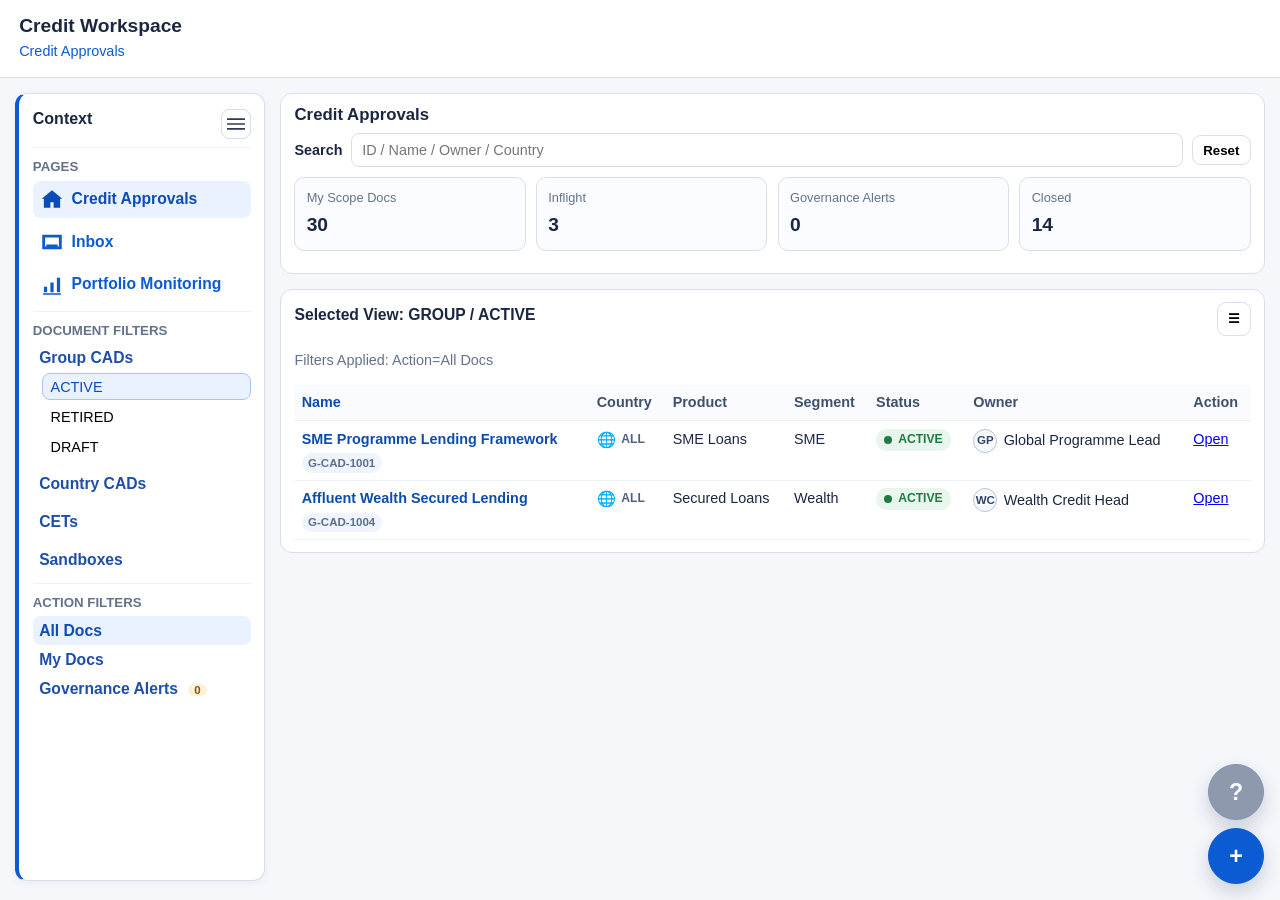
==== commit 416c18fb: "Update CET Sandbox detail layout" ====
--- a/prototype/index.html
+++ b/prototype/index.html
@@ -40,6 +40,7 @@
       <div id="resolved-banner" class="resolved-banner">All issues resolved</div>
       <ul id="issue-list" class="issue-list"></ul>
     </aside>
+    <button id="open-panel-btn" class="open-panel-btn" aria-label="Open issues panel">Issues</button>
   </main>
 
   <div class="fab-group" aria-label="Quick actions">
@@ -65,6 +66,8 @@
   </div>
 
   <div id="drawer-backdrop" class="drawer-backdrop"></div>
+  <aside id="create-cet-drawer" class="side-drawer" aria-hidden="true"></aside>
+  <div id="governance-modal" class="modal-shell" aria-hidden="true"></div>
   <script src="data/sample-hierarchy.js" defer></script>
   <script src="app.js" defer></script>
 </body>
--- a/prototype/styles.css
+++ b/prototype/styles.css
@@ -421,9 +421,12 @@
   border-radius: 50%;
   background: currentColor;
 }
+.tag-draft { background: #edf1f8; color: #415674; }
 .tag-active { background: #e9f6ed; color: #1f7a43; }
-.tag-flight { background: #fff1df; color: #8f5800; }
-.tag-done { background: #e8efff; color: #1d4fa9; }
+.tag-retired { background: #eef0f4; color: #4e5d75; }
+.tag-inflight { background: #fff1df; color: #8f5800; }
+.tag-success { background: #e8f6ed; color: #147943; }
+.tag-failed { background: #ffe9e9; color: #b02e2e; }
 .id-tag {
   display: inline-block;
   margin-top: 0.25rem;
@@ -606,6 +609,167 @@
   gap: 0.5rem;
 }
 .form-grid label { display: flex; flex-direction: column; gap: 0.35rem; font-size: 0.9rem; }
+.form-stack {
+  display: grid;
+  gap: 0.6rem;
+}
+.form-stack label {
+  display: flex;
+  flex-direction: column;
+  gap: 0.35rem;
+  font-size: 0.9rem;
+}
+.ant-form-vertical label {
+  width: 100%;
+}
+.ant-form-vertical input,
+.ant-form-vertical textarea,
+.ant-form-vertical select {
+  width: 100%;
+}
+.help-inline {
+  font-size: 0.8rem;
+  color: #5d7093;
+  margin-left: 0.2rem;
+  cursor: help;
+}
+.financial-metrics td,
+.financial-metrics th {
+  font-size: 0.82rem;
+}
+.descriptions-bordered {
+  border: 1px solid var(--line);
+  border-radius: 10px;
+  overflow: hidden;
+}
+.desc-row {
+  display: grid;
+  grid-template-columns: 170px 1fr 170px 1fr;
+}
+.desc-row.single {
+  grid-template-columns: 170px 1fr;
+}
+.desc-row + .desc-row {
+  border-top: 1px solid var(--line);
+}
+.desc-label,
+.desc-value {
+  padding: 0.5rem 0.65rem;
+}
+.desc-label {
+  background: #fafcff;
+  color: #4a5d7e;
+  font-weight: 600;
+  border-right: 1px solid var(--line);
+}
+.desc-row .desc-label:nth-child(3) {
+  border-left: 1px solid var(--line);
+}
+.desc-value .status-tag {
+  display: inline-flex;
+}
+.doc-name-with-icon {
+  display: inline-flex;
+  align-items: center;
+  gap: 0.38rem;
+}
+.doc-type-ascii {
+  font-family: ui-monospace, SFMono-Regular, Menlo, Monaco, Consolas, "Liberation Mono", "Courier New", monospace;
+  color: #51668a;
+  font-size: 0.8rem;
+}
+.helper-box {
+  border: 1px solid #c7daf7;
+  background: #eef5ff;
+  color: #274f8f;
+  border-radius: 8px;
+  padding: 0.12rem 0.2rem;
+  font-size: 0.82rem;
+  margin-bottom: 0.62rem;
+}
+.helper-box summary {
+  cursor: pointer;
+  list-style: none;
+  font-weight: 700;
+  padding: 0.28rem 0.38rem;
+}
+.helper-box summary::-webkit-details-marker {
+  display: none;
+}
+.helper-box-content {
+  padding: 0 0.38rem 0.34rem;
+}
+.subsection-head {
+  display: flex;
+  align-items: center;
+  gap: 0.4rem;
+  margin: 0.85rem 0 0.45rem;
+}
+.subsection-head h4 {
+  margin: 0;
+  font-size: 0.94rem;
+}
+.subsection-subhead {
+  display: flex;
+  align-items: center;
+  gap: 0.4rem;
+  margin: 0.62rem 0 0.35rem;
+}
+.subsection-subhead h5 {
+  margin: 0;
+  font-size: 0.87rem;
+  color: #334a6f;
+}
+.subsection-fold {
+  border: 1px solid var(--line);
+  border-radius: 10px;
+  margin: 0.55rem 0;
+  background: #fff;
+  overflow: hidden;
+}
+.subsection-fold > summary {
+  list-style: none;
+  cursor: pointer;
+  display: flex;
+  align-items: center;
+  justify-content: space-between;
+  gap: 0.5rem;
+  padding: 0.5rem 0.6rem;
+  font-weight: 700;
+  background: #f7faff;
+}
+.subsection-fold > summary::-webkit-details-marker {
+  display: none;
+}
+.subsection-fold-body {
+  padding: 0.48rem;
+}
+.cet-size-descriptions .desc-row {
+  grid-template-columns: 270px minmax(120px, 1fr) 240px minmax(120px, 1fr);
+}
+.uniform-metrics-table {
+  table-layout: fixed;
+  width: 100%;
+}
+.uniform-metrics-table col.col-metric { width: 32%; }
+.uniform-metrics-table col.col-year { width: 9.5%; }
+.uniform-metrics-table col.col-cumulative { width: 10.5%; }
+.uniform-metrics-table col.col-assumption { width: 29%; }
+.uniform-metrics-table .metric-col,
+.uniform-metrics-table td:first-child,
+.uniform-metrics-table th:first-child {
+  background: #f2f5fa;
+}
+.uniform-metrics-table td,
+.uniform-metrics-table th {
+  vertical-align: top;
+}
+.uniform-metrics-table textarea {
+  min-height: 58px;
+}
+.trigger-table col.col-metric { width: 44%; }
+.trigger-table col.col-year { width: 18%; }
+.trigger-table col.col-cumulative { width: 20%; }
 .split-two { display: grid; grid-template-columns: 1fr 1fr; gap: 0.8rem; }
 .checkbox-row { flex-direction: row !important; align-items: center; }
 .muted { color: var(--muted); font-size: 0.88rem; }
@@ -754,6 +918,22 @@
   display: none;
 }
 .issue-panel.open { display: block; }
+.open-panel-btn {
+  position: fixed;
+  top: 92px;
+  right: 0.9rem;
+  z-index: 23;
+  border: 1px solid #b8c8e5;
+  background: #f4f8ff;
+  color: #1e4f97;
+  border-radius: 999px;
+  padding: 0.38rem 0.72rem;
+  font-weight: 700;
+  display: none;
+}
+.open-panel-btn.show {
+  display: inline-flex;
+}
 .issue-header {
   display: flex;
   justify-content: space-between;
@@ -823,6 +1003,198 @@
   z-index: 24;
 }
 .drawer-backdrop.show { opacity: 1; pointer-events: auto; }
+
+.section-meta {
+  display: flex;
+  align-items: center;
+  gap: 0.4rem;
+  flex-wrap: wrap;
+}
+.owner-badge {
+  display: inline-flex;
+  align-items: center;
+  padding: 0.12rem 0.44rem;
+  border-radius: 999px;
+  font-size: 0.74rem;
+  font-weight: 700;
+}
+.owner-badge.owner-1lod {
+  background: #eaf2ff;
+  color: #0d4cb5;
+}
+.owner-badge.owner-2lod {
+  background: #f0edff;
+  color: #5c2ea5;
+}
+.owner-badge.owner-shared {
+  background: #e7f8ef;
+  color: #1f7a43;
+}
+.editor-pill {
+  border: 1px solid #cdd7ea;
+  border-radius: 999px;
+  padding: 0.12rem 0.42rem;
+  font-size: 0.74rem;
+  color: #4f6386;
+}
+.section-link-row {
+  display: flex;
+  align-items: center;
+  justify-content: space-between;
+  gap: 0.35rem;
+}
+.section-link-row .menu-item {
+  flex: 1;
+}
+.section-link.has-error {
+  color: #8f2424;
+  font-weight: 700;
+}
+.section-link.has-error.active {
+  border-color: #e3b9b9;
+  background: #fff1f1;
+}
+.completion-dot {
+  width: 22px;
+  height: 22px;
+  border-radius: 999px;
+  display: inline-flex;
+  align-items: center;
+  justify-content: center;
+  font-size: 0.76rem;
+  font-weight: 700;
+}
+.completion-dot.done {
+  border: 1px solid #b7e4ca;
+  background: #e8f7ef;
+  color: #177848;
+}
+.completion-dot.pending {
+  border: 1px solid #d1d9e8;
+  background: #f4f7fb;
+  color: #6d7f9d;
+}
+.completion-dot.error {
+  border: 1px solid #f0b5b5;
+  background: #fff0f0;
+  color: #b02e2e;
+}
+
+.guardrail-grid {
+  display: grid;
+  gap: 0.5rem;
+}
+.guardrail-row {
+  border: 1px solid var(--line);
+  border-radius: 10px;
+  padding: 0.5rem 0.58rem;
+  background: #f9fbff;
+}
+.guardrail-row strong {
+  display: block;
+  font-size: 0.88rem;
+}
+.guardrail-row .muted {
+  margin-top: 0.15rem;
+}
+.guardrail-row.warn {
+  border-color: #f2d9a4;
+  background: #fff6e5;
+}
+.guardrail-row.blocker {
+  border-color: #f3bcbc;
+  background: #fff0f0;
+}
+
+.side-drawer {
+  position: fixed;
+  top: 0;
+  right: 0;
+  bottom: 0;
+  width: min(560px, 95vw);
+  background: #fff;
+  border-left: 1px solid var(--line);
+  box-shadow: -14px 0 40px rgba(20, 38, 73, 0.22);
+  z-index: 33;
+  transform: translateX(100%);
+  transition: transform 0.2s ease;
+  display: none;
+  padding: 1rem;
+  overflow: auto;
+}
+.side-drawer.open {
+  display: block;
+  transform: translateX(0);
+}
+.drawer-head {
+  display: flex;
+  justify-content: space-between;
+  align-items: start;
+  gap: 0.6rem;
+}
+.drawer-head h2 {
+  margin: 0;
+}
+.drawer-form {
+  display: grid;
+  gap: 0.7rem;
+  margin-top: 0.8rem;
+}
+.checkbox-grid {
+  display: flex;
+  flex-wrap: wrap;
+  gap: 0.45rem 0.8rem;
+}
+.checkbox-grid label {
+  flex-direction: row !important;
+  align-items: center;
+}
+.drawer-footer {
+  margin-top: 1rem;
+  display: flex;
+  justify-content: flex-end;
+  gap: 0.5rem;
+}
+
+.modal-shell {
+  position: fixed;
+  inset: 0;
+  z-index: 36;
+  display: none;
+  align-items: center;
+  justify-content: center;
+  background: rgba(10, 20, 45, 0.34);
+  padding: 1rem;
+}
+.modal-shell.open {
+  display: flex;
+}
+.modal {
+  width: min(760px, 96vw);
+  background: #fff;
+  border: 1px solid var(--line);
+  border-radius: 12px;
+  box-shadow: 0 12px 44px rgba(20, 38, 73, 0.28);
+  padding: 0.95rem;
+}
+.modal h3 {
+  margin: 0;
+}
+.modal-grid {
+  margin-top: 0.7rem;
+  display: grid;
+  grid-template-columns: repeat(2, minmax(0, 1fr));
+  gap: 0.45rem 0.9rem;
+}
+.modal-grid .full {
+  grid-column: 1 / -1;
+}
+.modal-actions {
+  display: flex;
+  justify-content: flex-end;
+  gap: 0.5rem;
+  margin-top: 0.85rem;
+}
 
 .fab-group {
   position: fixed;
@@ -1027,4 +1399,18 @@
   .fab { width: 58px; height: 58px; font-size: 1.5rem; }
   .drawer-backdrop,
   .drawer-backdrop.show { display: none; }
-}
+  .side-drawer {
+    width: 100%;
+    border-left: 0;
+  }
+  .modal-grid {
+    grid-template-columns: 1fr;
+  }
+  .desc-row {
+    grid-template-columns: 1fr;
+  }
+  .desc-label {
+    border-right: 0;
+    border-bottom: 1px solid var(--line);
+  }
+}
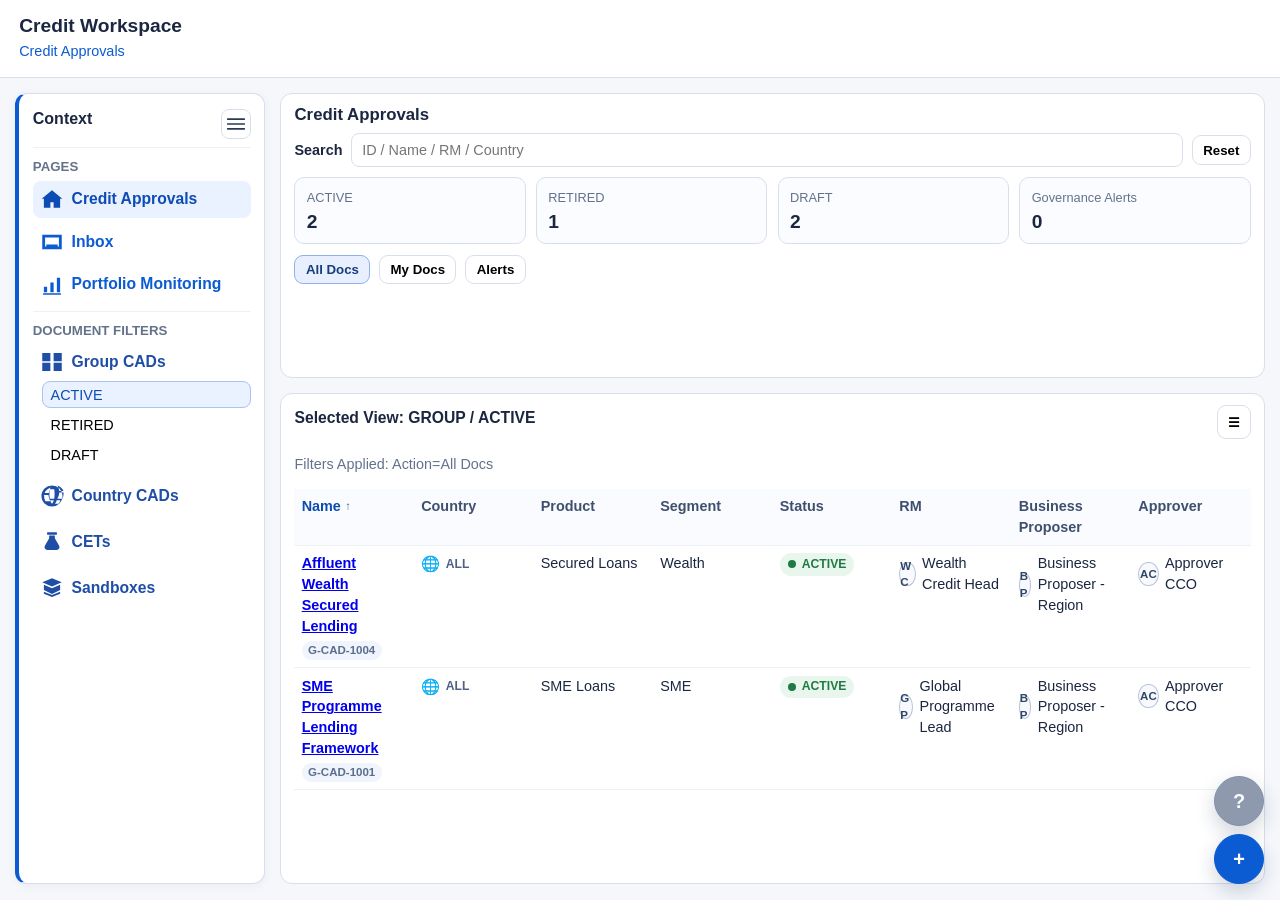
==== commit 180eca13: "Check in remaining app and OpenSpec documentation updates" ====
--- a/prototype/index.html
+++ b/prototype/index.html
@@ -47,18 +47,18 @@
     <div class="fab-help-wrap">
       <div id="help-float-menu" class="fab-menu" aria-hidden="true">
         <button class="fab-menu-item" data-help-type="docs" title="Documentation">Documentation</button>
-        <button class="fab-menu-item" data-help-type="approver" title="Find your approver">Find Your Approver</button>
-        <button class="fab-menu-item" data-help-type="demo" title="Demo mode">Demo Mode</button>
-        <button class="fab-menu-item" data-help-type="chat" title="Contact Credit chat">Contact Credit Chat</button>
+        <button class="fab-menu-item coming-soon" data-help-type="approver" title="Find your approver">Find Your Approver</button>
+        <button class="fab-menu-item coming-soon" data-help-type="demo" title="Demo mode">Demo Mode</button>
+        <button class="fab-menu-item coming-soon" data-help-type="chat" title="Contact Credit chat">Contact Credit Chat</button>
       </div>
       <button id="help-fab" class="fab secondary" title="Help">?</button>
     </div>
     <div class="fab-create-wrap">
       <div id="create-float-menu" class="fab-menu" aria-hidden="true">
-        <button class="fab-menu-item" data-create-type="group" title="Create Group CAD">Group CAD</button>
-        <button class="fab-menu-item" data-create-type="country" title="Create Country CAD">Country CAD</button>
+        <button class="fab-menu-item coming-soon" data-create-type="group" title="Create Group CAD">Group CAD</button>
+        <button class="fab-menu-item coming-soon" data-create-type="country" title="Create Country CAD">Country CAD</button>
         <button class="fab-menu-item" data-create-type="cet" title="Create CET">CET</button>
-        <button class="fab-menu-item" data-create-type="sandbox" title="Create Sandbox">Sandbox</button>
+        <button class="fab-menu-item coming-soon" data-create-type="sandbox" title="Create Sandbox">Sandbox</button>
       </div>
       <button id="create-fab" class="fab primary" title="Create">+</button>
     </div>
--- a/prototype/styles.css
+++ b/prototype/styles.css
@@ -13,6 +13,9 @@
   --fs-title: 1.08rem;
   --fs-subtitle: 0.98rem;
   --fs-text: 0.9rem;
+  --topbar-height: 72px;
+  --shell-gap: 0.95rem;
+  --panel-height: calc(100vh - 72px - 1.9rem);
 }
 
 * { box-sizing: border-box; }
@@ -53,6 +56,7 @@
   font-size: var(--fs-text);
 }
 .btn.primary { background: var(--primary); color: #fff; border-color: var(--primary); }
+.btn.secondary.active { background: #e8f0ff; border-color: #8fb0e9; color: #173f7a; }
 .btn.small { padding: 0.4rem 0.65rem; font-size: 0.83rem; }
 .btn:disabled { opacity: 0.45; cursor: not-allowed; }
 
@@ -86,7 +90,12 @@
   grid-template-columns: 250px minmax(0, 1fr) 330px;
   align-items: start;
   gap: 0.95rem;
-  padding: 0.95rem;
+  padding: var(--shell-gap);
+  width: 100%;
+  max-width: 100%;
+  box-sizing: border-box;
+  overflow-x: hidden;
+  min-height: calc(100vh - var(--topbar-height));
 }
 
 .app-shell.no-right-panel {
@@ -102,16 +111,21 @@
 .left-panel,
 .center-panel,
 .issue-panel { min-width: 0; }
+.center-panel,
+.issue-panel {
+  width: 100%;
+  max-width: 100%;
+}
 .left-panel {
   background: var(--surface);
   border: 1px solid var(--line);
   border-left: 4px solid var(--primary);
   border-radius: 12px;
   padding: 0.85rem;
-  position: sticky;
-  top: 92px;
+  position: static;
+  top: auto;
   min-height: 280px;
-  height: calc(100vh - 112px);
+  height: var(--panel-height);
   overflow: auto;
   box-shadow: 0 2px 10px rgba(20, 38, 73, 0.05);
   z-index: 5;
@@ -259,11 +273,18 @@
   align-items: center;
   justify-content: center;
 }
+.left-panel.collapsed .icon-pill {
+  display: inline-flex;
+  align-items: center;
+  justify-content: center;
+}
 .icon-pill.active { background: var(--primary-soft); border-color: #aac1ef; }
 .ant-icon {
   display: inline-flex;
   width: 26px;
   height: 26px;
+  align-items: center;
+  justify-content: center;
 }
 .ant-icon svg {
   width: 26px;
@@ -314,11 +335,37 @@
 }
 
 .center-panel { display: grid; gap: 0.95rem; }
+.center-panel {
+  min-width: 0;
+  max-width: 100%;
+  height: var(--panel-height);
+  max-height: var(--panel-height);
+  overflow-x: hidden;
+  overflow-y: auto;
+  overscroll-behavior: contain;
+  min-height: var(--panel-height);
+}
+.center-panel > * {
+  min-width: 0;
+  max-width: 100%;
+  overflow-x: hidden;
+}
+#view-root,
+#view-root > *,
+#view-root .card,
+#view-root .card > * {
+  min-width: 0;
+  max-width: 100%;
+  overflow-x: hidden;
+}
 .card {
   background: var(--surface);
   border: 1px solid var(--line);
   border-radius: 12px;
   padding: 0.72rem 0.82rem;
+  width: 100%;
+  max-width: 100%;
+  overflow-x: hidden;
 }
 .card h2, .card h3, .card h4 { margin-top: 0; margin-bottom: 0.45rem; line-height: 1.2; }
 .card h2 { font-size: 1.05rem; }
@@ -333,9 +380,11 @@
 }
 .metric-grid {
   display: grid;
-  grid-template-columns: repeat(4, minmax(0, 1fr));
+  grid-auto-flow: column;
+  grid-auto-columns: minmax(0, 1fr);
   gap: 0.65rem;
   margin-bottom: 0.65rem;
+  width: 100%;
 }
 .metric {
   border: 1px solid var(--line);
@@ -346,12 +395,31 @@
   gap: 0.2rem;
 }
 .metric span { font-size: 0.8rem; color: var(--muted); }
+.metric span {
+  white-space: nowrap;
+  overflow: hidden;
+  text-overflow: ellipsis;
+}
 .metric strong { font-size: 1.2rem; }
+.metric strong {
+  white-space: nowrap;
+  line-height: 1.1;
+}
 .panel-head {
   display: flex;
   align-items: center;
   justify-content: space-between;
   gap: 0.7rem;
+  flex-wrap: wrap;
+  min-width: 0;
+}
+.panel-head h2,
+.panel-head h3,
+.panel-head h4 {
+  min-width: 0;
+  max-width: 100%;
+  overflow-wrap: anywhere;
+  word-break: break-word;
 }
 .quick-actions { display: flex; flex-wrap: wrap; gap: 0.45rem; }
 .chip-row { display: flex; flex-wrap: wrap; gap: 0.35rem; }
@@ -373,6 +441,13 @@
   width: 100%;
   border-collapse: collapse;
   font-size: var(--fs-text);
+  table-layout: fixed;
+  max-width: 100%;
+}
+.card .data-table {
+  width: 100%;
+  display: table; /* Change from block back to table */
+  table-layout: fixed; /* This only works if display is table */
 }
 .data-table th,
 .data-table td {
@@ -380,10 +455,17 @@
   text-align: left;
   padding: 0.45rem;
   vertical-align: top;
+  overflow-wrap: anywhere;
+  word-break: break-word;
+  min-width: 0;
 }
 .num-cell { text-align: right !important; font-variant-numeric: tabular-nums; }
 .data-table th { background: #f9fbff; color: #3f4f6d; }
 .data-table .key-col { color: #0c4cae; font-weight: 700; }
+.data-table .key-col a {
+  overflow-wrap: anywhere;
+  word-break: break-word;
+}
 .group-row td {
   background: #edf4ff;
   font-weight: 700;
@@ -441,6 +523,9 @@
   display: inline-flex;
   align-items: center;
   gap: 0.4rem;
+  min-width: 0;
+  max-width: 100%;
+  width: 100%;
 }
 .owner-avatar {
   width: 24px;
@@ -454,6 +539,11 @@
   justify-content: center;
   font-size: 0.72rem;
   font-weight: 700;
+}
+.owner-name {
+  min-width: 0;
+  overflow-wrap: anywhere;
+  word-break: break-word;
 }
 .country-cell {
   display: inline-flex;
@@ -523,8 +613,14 @@
   cursor: pointer;
   display: inline-flex;
   align-items: center;
+  align-content: flex-start;
+  flex-wrap: wrap;
   gap: 0.28rem;
   padding: 0;
+  max-width: 100%;
+  white-space: normal;
+  overflow-wrap: anywhere;
+  word-break: break-word;
 }
 .sort-meta { font-size: 0.72rem; color: #57709a; }
 .columns-wrap { position: relative; }
@@ -692,9 +788,20 @@
   list-style: none;
   font-weight: 700;
   padding: 0.28rem 0.38rem;
+  display: flex;
+  align-items: center;
+  justify-content: space-between;
 }
 .helper-box summary::-webkit-details-marker {
   display: none;
+}
+.helper-box summary::after {
+  content: "▾";
+  font-size: 0.78rem;
+  color: #2d4f85;
+}
+.helper-box[open] summary::after {
+  content: "▴";
 }
 .helper-box-content {
   padding: 0 0.38rem 0.34rem;
@@ -745,7 +852,14 @@
   padding: 0.48rem;
 }
 .cet-size-descriptions .desc-row {
-  grid-template-columns: 270px minmax(120px, 1fr) 240px minmax(120px, 1fr);
+  grid-template-columns: minmax(120px, 0.9fr) minmax(0, 1.1fr);
+}
+.cet-size-descriptions .desc-row .desc-label:nth-child(3) {
+  border-left: 0;
+  border-top: 1px solid var(--line);
+}
+.cet-size-descriptions .desc-row .desc-value:nth-child(4) {
+  border-top: 1px solid var(--line);
 }
 .uniform-metrics-table {
   table-layout: fixed;
@@ -782,6 +896,11 @@
   padding: 0.5rem 0.6rem;
   font-size: 0.86rem;
 }
+.warning-note.soft {
+  color: #35537b;
+  background: #edf4ff;
+  border-color: #b9cdee;
+}
 
 .autocomplete-wrap {
   position: relative;
@@ -912,15 +1031,17 @@
   border-radius: 12px;
   padding: 0.82rem;
   position: sticky;
-  top: 92px;
-  max-height: calc(100vh - 112px);
+  top: calc(var(--topbar-height) + var(--shell-gap));
+  height: var(--panel-height);
+  max-height: var(--panel-height);
   overflow: auto;
+  overflow-x: auto;
   display: none;
 }
 .issue-panel.open { display: block; }
 .open-panel-btn {
   position: fixed;
-  top: 92px;
+  top: calc(var(--topbar-height) + var(--shell-gap));
   right: 0.9rem;
   z-index: 23;
   border: 1px solid #b8c8e5;
@@ -1140,10 +1261,27 @@
   gap: 0.7rem;
   margin-top: 0.8rem;
 }
+.drawer-section {
+  border: 1px solid #e3eaf6;
+  border-radius: 10px;
+  padding: 0.6rem;
+  display: grid;
+  gap: 0.48rem;
+}
+.drawer-section h3 {
+  margin: 0;
+  font-size: 0.86rem;
+  color: #3c5479;
+  text-transform: uppercase;
+  letter-spacing: 0.02em;
+}
 .checkbox-grid {
   display: flex;
   flex-wrap: wrap;
   gap: 0.45rem 0.8rem;
+}
+.checkbox-grid.disabled {
+  opacity: 0.55;
 }
 .checkbox-grid label {
   flex-direction: row !important;
@@ -1200,23 +1338,28 @@
   position: fixed;
   right: 1rem;
   bottom: 1rem;
-  z-index: 40;
+  z-index: 120 !important;
   display: grid;
   gap: 0.5rem;
   justify-items: end;
 }
+@media (min-width: 1200px) {
+  main.app-shell:not(.no-right-panel) + .fab-group {
+    right: calc(330px + 1.4rem);
+  }
+}
 .fab {
   border: 1px solid var(--line);
   border-radius: 999px;
-  width: 56px;
-  height: 56px;
+  width: 50px;
+  height: 50px;
   display: inline-flex;
   align-items: center;
   justify-content: center;
   cursor: pointer;
   box-shadow: 0 8px 20px rgba(20, 38, 73, 0.2);
   font-weight: 700;
-  font-size: 1.45rem;
+  font-size: 1.25rem;
 }
 .fab.primary { background: var(--primary); color: #fff; border-color: var(--primary); }
 .fab.secondary { background: rgba(133, 145, 167, 0.92); color: #f8fbff; border-color: #7f90a8; }
@@ -1244,6 +1387,44 @@
   white-space: nowrap;
   box-shadow: 0 6px 18px rgba(20, 38, 73, 0.16);
 }
+.fab-menu-item.coming-soon {
+  background: #f0f3f8;
+  color: #7a879e;
+  border-color: #d2dae8;
+}
+
+.workflow-banner .stage-role {
+  font-size: 0.88rem;
+  color: #35537b;
+  font-weight: 600;
+}
+
+.workflow-banner select {
+  min-width: 220px;
+  border: 1px solid var(--line);
+  border-radius: 8px;
+  padding: 0.35rem 0.5rem;
+  background: #fff;
+}
+
+.table-pager {
+  margin-top: 0.55rem;
+  display: flex;
+  align-items: center;
+  justify-content: space-between;
+  gap: 0.6rem;
+  flex-wrap: wrap;
+}
+.table-pager-controls {
+  display: inline-flex;
+  align-items: center;
+  gap: 0.45rem;
+}
+.table-pager-meta {
+  color: #556b8f;
+  font-size: 0.82rem;
+  font-weight: 600;
+}
 
 @media (max-width: 1199px) {
   .main-search-row input { min-width: 0; }
@@ -1253,8 +1434,14 @@
   .app-shell.no-right-panel { grid-template-columns: 220px minmax(0, 1fr); }
   .app-shell.left-collapsed { grid-template-columns: 82px minmax(0, 1fr); }
   .app-shell.left-collapsed.no-right-panel { grid-template-columns: 82px minmax(0, 1fr); }
+  .center-panel {
+    height: auto;
+    max-height: none;
+    min-height: 0;
+    overflow-y: visible;
+  }
   .panel-grid { grid-template-columns: repeat(2, minmax(0, 1fr)); }
-  .metric-grid { grid-template-columns: repeat(2, minmax(0, 1fr)); }
+  .metric-grid { grid-auto-flow: column; grid-auto-columns: minmax(0, 1fr); }
   .issue-panel {
     position: fixed;
     top: 0;
@@ -1271,6 +1458,19 @@
   .issue-panel.open { transform: translateX(0); }
 }
 
+@media (min-width: 1500px) {
+  .cet-size-descriptions .desc-row {
+    grid-template-columns: 270px minmax(120px, 1fr) 240px minmax(120px, 1fr);
+  }
+  .cet-size-descriptions .desc-row .desc-label:nth-child(3) {
+    border-left: 1px solid var(--line);
+    border-top: 0;
+  }
+  .cet-size-descriptions .desc-row .desc-value:nth-child(4) {
+    border-top: 0;
+  }
+}
+
 @media (max-width: 1024px) and (orientation: portrait) {
   .app-shell { grid-template-columns: 1fr; padding: 0.7rem; }
   .app-shell.no-right-panel { grid-template-columns: 1fr; }
@@ -1340,11 +1540,16 @@
   }
   .left-panel.collapsed .icon-pill {
     width: 56px;
+    height: 56px;
     border-radius: 9px;
+    display: inline-flex;
+    align-items: center;
+    justify-content: center;
   }
   .panel-grid { grid-template-columns: 1fr; }
   .metric-grid {
-    grid-template-columns: repeat(4, minmax(0, 1fr));
+    grid-auto-flow: row;
+    grid-template-columns: repeat(2, minmax(0, 1fr));
     gap: 0.35rem;
   }
   .metric {
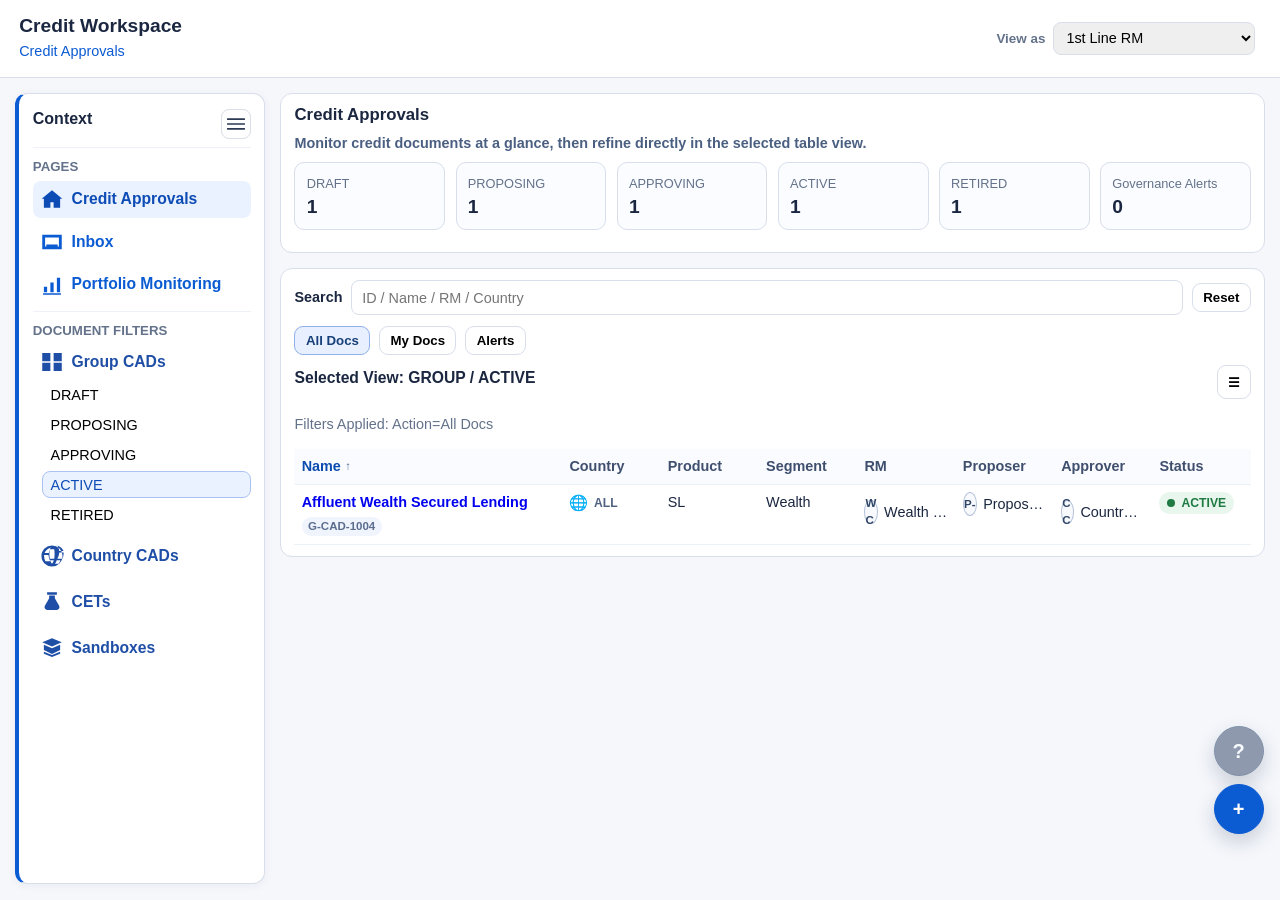
==== commit c2d45707: "feat: finalize policy governance role workflow and spec evidence sync" ====
--- a/prototype/index.html
+++ b/prototype/index.html
@@ -13,6 +13,17 @@
       <p id="breadcrumb" class="breadcrumb">Credit Approvals</p>
     </div>
     <div class="actions" id="action-bar">
+      <div class="role-switcher" aria-label="View as role">
+        <label for="topbar-role-select">View as</label>
+        <select id="topbar-role-select">
+          <option value="RM">1st Line RM</option>
+          <option value="BUSINESS_PROPOSER">Proposer</option>
+          <option value="EDITOR_2LOD">2nd Line Editor</option>
+          <option value="APPROVER_2LOD">2nd Line Approver (CCH)</option>
+          <option value="GOVERNANCE_ADMIN">Governance Admin</option>
+          <option value="GLOBAL_HEAD">Global Head</option>
+        </select>
+      </div>
       <button id="save-btn" class="btn secondary">Save Draft</button>
       <button id="validate-btn" class="btn secondary">Validate</button>
       <button id="submit-btn" class="btn primary" disabled>Submit</button>
--- a/prototype/styles.css
+++ b/prototype/styles.css
@@ -45,7 +45,22 @@
 .breadcrumb a { color: var(--primary); text-decoration: none; }
 .breadcrumb span { margin: 0 0.3rem; color: var(--muted); }
 
-.actions { display: flex; gap: 0.45rem; }
+.actions { display: flex; gap: 0.45rem; flex-wrap: wrap; justify-content: flex-end; }
+.role-switcher {
+  display: inline-flex;
+  align-items: center;
+  gap: 0.45rem;
+  margin-right: 0.35rem;
+}
+.role-switcher label {
+  font-size: 0.84rem;
+  color: var(--muted);
+  font-weight: 600;
+}
+.role-switcher select {
+  min-width: 170px;
+  padding: 0.4rem 0.55rem;
+}
 .btn {
   border: 1px solid var(--line);
   border-radius: 9px;
@@ -69,10 +84,21 @@
 }
 .main-search-row { margin-bottom: 0.6rem; }
 .main-search-row label { font-weight: 700; }
-.table-filter-row { justify-content: flex-start; }
+.table-filter-row {
+  justify-content: flex-start;
+  margin-top: 0.55rem;
+  margin-bottom: 0.55rem;
+  min-height: 2rem;
+}
 .portfolio-filter-row {
-  margin-left: 4.2rem;
-  width: calc(100% - 4.2rem);
+  margin-left: 0;
+  width: 100%;
+}
+.view-subheading {
+  margin: 0 0 0.55rem;
+  color: #4a5f81;
+  font-size: 0.86rem;
+  font-weight: 600;
 }
 input,
 select,
@@ -338,17 +364,17 @@
 .center-panel {
   min-width: 0;
   max-width: 100%;
-  height: var(--panel-height);
-  max-height: var(--panel-height);
+  height: auto;
+  max-height: none;
   overflow-x: hidden;
-  overflow-y: auto;
+  overflow-y: visible;
   overscroll-behavior: contain;
-  min-height: var(--panel-height);
+  min-height: 0;
 }
 .center-panel > * {
   min-width: 0;
   max-width: 100%;
-  overflow-x: hidden;
+  overflow-x: visible;
 }
 #view-root,
 #view-root > *,
@@ -356,7 +382,7 @@
 #view-root .card > * {
   min-width: 0;
   max-width: 100%;
-  overflow-x: hidden;
+  overflow-x: visible;
 }
 .card {
   background: var(--surface);
@@ -365,7 +391,8 @@
   padding: 0.72rem 0.82rem;
   width: 100%;
   max-width: 100%;
-  overflow-x: hidden;
+  overflow-x: auto;
+  overflow-y: visible;
 }
 .card h2, .card h3, .card h4 { margin-top: 0; margin-bottom: 0.45rem; line-height: 1.2; }
 .card h2 { font-size: 1.05rem; }
@@ -393,6 +420,7 @@
   padding: 0.7rem;
   display: grid;
   gap: 0.2rem;
+  min-width: 0;
 }
 .metric span { font-size: 0.8rem; color: var(--muted); }
 .metric span {
@@ -404,6 +432,21 @@
 .metric strong {
   white-space: nowrap;
   line-height: 1.1;
+}
+.metric-grid.compact-one-line {
+  grid-auto-flow: column;
+  grid-auto-columns: minmax(0, 1fr);
+  gap: 0.34rem;
+}
+.metric-grid.compact-one-line .metric {
+  padding: 0.46rem;
+  gap: 0.12rem;
+}
+.metric-grid.compact-one-line .metric span {
+  font-size: 0.7rem;
+}
+.metric-grid.compact-one-line .metric strong {
+  font-size: 0.94rem;
 }
 .panel-head {
   display: flex;
@@ -459,6 +502,26 @@
   word-break: break-word;
   min-width: 0;
 }
+.data-table .key-col {
+  width: 28%;
+}
+.data-table.compact-table th,
+.data-table.compact-table td {
+  white-space: nowrap;
+  overflow: hidden;
+  text-overflow: ellipsis;
+}
+.data-table.compact-table .key-col {
+  width: 44%;
+}
+.ellipsis {
+  display: inline-block;
+  max-width: 100%;
+  white-space: nowrap;
+  overflow: hidden;
+  text-overflow: ellipsis;
+  vertical-align: bottom;
+}
 .num-cell { text-align: right !important; font-variant-numeric: tabular-nums; }
 .data-table th { background: #f9fbff; color: #3f4f6d; }
 .data-table .key-col { color: #0c4cae; font-weight: 700; }
@@ -497,6 +560,10 @@
   font-size: 0.76rem;
   font-weight: 700;
 }
+.status-tag.is-compact {
+  padding: 0.1rem 0.34rem;
+  gap: 0.25rem;
+}
 .status-dot {
   width: 8px;
   height: 8px;
@@ -504,6 +571,8 @@
   background: currentColor;
 }
 .tag-draft { background: #edf1f8; color: #415674; }
+.tag-proposing { background: #edf5ff; color: #2a5aa3; }
+.tag-approving { background: #fff4e8; color: #9a5a00; }
 .tag-active { background: #e9f6ed; color: #1f7a43; }
 .tag-retired { background: #eef0f4; color: #4e5d75; }
 .tag-inflight { background: #fff1df; color: #8f5800; }
@@ -542,8 +611,9 @@
 }
 .owner-name {
   min-width: 0;
-  overflow-wrap: anywhere;
-  word-break: break-word;
+  white-space: nowrap;
+  overflow: hidden;
+  text-overflow: ellipsis;
 }
 .country-cell {
   display: inline-flex;
@@ -647,6 +717,9 @@
   gap: 0.4rem;
   min-width: 128px;
 }
+.util-wrap.compact {
+  min-width: 90px;
+}
 .util-steps {
   display: inline-grid;
   grid-template-columns: repeat(5, 10px);
@@ -670,9 +743,11 @@
 .trend-mini {
   position: relative;
   width: 96px;
-  height: 30px;
+  height: 42px;
   display: inline-flex;
   align-items: flex-end;
+  flex-direction: column;
+  justify-content: flex-end;
 }
 .trend-bars {
   width: 100%;
@@ -698,6 +773,18 @@
   border-top: 1px solid #c93434;
   opacity: 0.8;
 }
+.trend-mini .headroom {
+  margin-top: 2px;
+  font-size: 0.66rem;
+  color: #586f95;
+  font-weight: 700;
+}
+.trend-mini.compact {
+  width: 86px;
+}
+.trend-mini.compact .headroom {
+  font-size: 0.62rem;
+}
 
 .form-grid {
   display: grid;
@@ -714,6 +801,11 @@
   flex-direction: column;
   gap: 0.35rem;
   font-size: 0.9rem;
+}
+.form-stack input,
+.form-stack textarea,
+.form-stack select {
+  width: 100%;
 }
 .ant-form-vertical label {
   width: 100%;
@@ -1275,6 +1367,18 @@
   text-transform: uppercase;
   letter-spacing: 0.02em;
 }
+.drawer-section label {
+  display: grid;
+  gap: 0.34rem;
+  font-size: 0.86rem;
+  font-weight: 600;
+  color: #2f476c;
+}
+.drawer-section input,
+.drawer-section select,
+.drawer-section textarea {
+  width: 100%;
+}
 .checkbox-grid {
   display: flex;
   flex-wrap: wrap;
@@ -1284,8 +1388,10 @@
   opacity: 0.55;
 }
 .checkbox-grid label {
+  display: inline-flex;
   flex-direction: row !important;
   align-items: center;
+  font-weight: 500;
 }
 .drawer-footer {
   margin-top: 1rem;
@@ -1337,7 +1443,7 @@
 .fab-group {
   position: fixed;
   right: 1rem;
-  bottom: 1rem;
+  bottom: 4.1rem;
   z-index: 120 !important;
   display: grid;
   gap: 0.5rem;
@@ -1398,6 +1504,95 @@
   color: #35537b;
   font-weight: 600;
 }
+.workflow-timeline {
+  margin: 0.4rem 0 0.35rem;
+  padding: 0.2rem 0 0.35rem;
+  list-style: none;
+  display: flex;
+  align-items: flex-start;
+  gap: 0.55rem;
+  overflow-x: auto;
+}
+.workflow-step {
+  position: relative;
+  display: grid;
+  justify-items: center;
+  gap: 0.24rem;
+  min-width: 72px;
+  padding: 0;
+  flex: 1 1 0;
+}
+.workflow-step::after {
+  content: "";
+  position: absolute;
+  left: calc(50% + 9px);
+  right: -12px;
+  top: 9px;
+  height: 1px;
+  background: #d8e0ef;
+}
+.workflow-step:last-child::after {
+  display: none;
+}
+.workflow-dot {
+  width: 22px;
+  height: 22px;
+  border-radius: 50%;
+  border: 2px solid #9eb0cb;
+  background: #fff;
+  margin-top: 1px;
+  display: inline-flex;
+  align-items: center;
+  justify-content: center;
+  flex: 0 0 22px;
+}
+.workflow-dot-text {
+  font-size: 0.58rem;
+  font-weight: 700;
+  color: #48638b;
+  letter-spacing: 0.02em;
+}
+.workflow-label {
+  font-size: 0.74rem;
+  font-weight: 600;
+  color: #4d607f;
+  line-height: 1.2;
+  text-align: center;
+}
+.workflow-step.current {
+  color: #1d4d93;
+}
+.workflow-step.current .workflow-dot {
+  border-color: #2f73d9;
+  background: #dce9ff;
+}
+.workflow-step.done {
+  color: #1e6a3d;
+}
+.workflow-step.done .workflow-dot {
+  border-color: #2a9151;
+  background: #2a9151;
+}
+.workflow-step.done .workflow-dot-text {
+  color: #fff;
+}
+.workflow-step.terminal-success {
+  color: #1e6a3d;
+}
+.workflow-step.terminal-success .workflow-dot {
+  border-color: #198754;
+  background: #198754;
+}
+.workflow-step.terminal-success .workflow-dot-text {
+  color: #fff;
+}
+.workflow-step.terminal-failed {
+  color: #a32929;
+}
+.workflow-step.terminal-failed .workflow-dot {
+  border-color: #c93737;
+  background: #ffe7e7;
+}
 
 .workflow-banner select {
   min-width: 220px;
@@ -1405,6 +1600,29 @@
   border-radius: 8px;
   padding: 0.35rem 0.5rem;
   background: #fff;
+}
+.metric-segment {
+  gap: 0.28rem;
+}
+.metric-segment small {
+  color: #5e718f;
+  font-size: 0.74rem;
+  font-weight: 600;
+}
+.metric-mini-chart {
+  margin-top: 0.2rem;
+  height: 26px;
+  display: grid;
+  grid-auto-flow: column;
+  grid-auto-columns: 1fr;
+  gap: 2px;
+  align-items: end;
+}
+.metric-mini-chart i {
+  display: block;
+  background: linear-gradient(180deg, #8ab0e8, #315f9e);
+  border-radius: 2px;
+  min-height: 4px;
 }
 
 .table-pager {
@@ -1441,7 +1659,17 @@
     overflow-y: visible;
   }
   .panel-grid { grid-template-columns: repeat(2, minmax(0, 1fr)); }
-  .metric-grid { grid-auto-flow: column; grid-auto-columns: minmax(0, 1fr); }
+  .metric-grid { grid-auto-flow: column; grid-auto-columns: minmax(0, 1fr); gap: 0.35rem; }
+  .metric-grid .metric { padding: 0.52rem; }
+  .metric-grid .metric span { font-size: 0.72rem; }
+  .metric-grid .metric strong { font-size: 0.98rem; }
+  .portfolio-filter-row {
+    justify-content: flex-start;
+    gap: 0.4rem;
+  }
+  .tag-select {
+    min-width: 150px;
+  }
   .issue-panel {
     position: fixed;
     top: 0;
@@ -1507,6 +1735,12 @@
   .left-panel.collapsed .icon-separator {
     flex: 0 0 auto;
   }
+  .data-table .key-col {
+    width: 42%;
+  }
+  .workflow-label {
+    font-size: 0.68rem;
+  }
 }
 
 @media (max-width: 1024px) and (orientation: landscape) {
@@ -1522,6 +1756,23 @@
   }
 }
 
+@media (max-width: 1024px) {
+  .workflow-label {
+    display: none;
+  }
+  .workflow-step {
+    min-width: 48px;
+  }
+  .workflow-dot {
+    width: 20px;
+    height: 20px;
+    flex-basis: 20px;
+  }
+  .workflow-dot-text {
+    font-size: 0.54rem;
+  }
+}
+
 @media (max-width: 767px) {
   .topbar { flex-direction: column; align-items: stretch; }
   .left-panel {
@@ -1548,18 +1799,18 @@
   }
   .panel-grid { grid-template-columns: 1fr; }
   .metric-grid {
-    grid-auto-flow: row;
-    grid-template-columns: repeat(2, minmax(0, 1fr));
-    gap: 0.35rem;
+    grid-auto-flow: column;
+    grid-auto-columns: minmax(0, 1fr);
+    gap: 0.3rem;
   }
   .metric {
-    padding: 0.5rem;
+    padding: 0.42rem;
   }
   .metric strong {
-    font-size: 1.05rem;
+    font-size: 0.9rem;
   }
   .metric span {
-    font-size: 0.75rem;
+    font-size: 0.66rem;
   }
   .form-grid,
   .split-two { grid-template-columns: 1fr; }
@@ -1586,12 +1837,10 @@
     border-radius: 0;
     background: transparent;
   }
-  .status-tag .status-text {
-    display: none;
-  }
+  .status-tag .status-text { display: inline-block; font-size: 0.66rem; }
   .status-dot {
-    width: 10px;
-    height: 10px;
+    width: 8px;
+    height: 8px;
   }
   .owner-name {
     display: none;
@@ -1600,19 +1849,30 @@
     width: 28px;
     height: 28px;
   }
-  .fab-group { right: 0.7rem; bottom: 0.7rem; }
+  .fab-group { right: 0.7rem; bottom: 4.8rem; }
   .fab { width: 58px; height: 58px; font-size: 1.5rem; }
   .drawer-backdrop,
   .drawer-backdrop.show { display: none; }
   .side-drawer {
     width: 100%;
     border-left: 0;
+    padding: 0.7rem;
+  }
+  .tag-select {
+    min-width: 0;
+    flex: 1 1 100%;
   }
   .modal-grid {
     grid-template-columns: 1fr;
   }
   .desc-row {
     grid-template-columns: 1fr;
+  }
+  .workflow-step {
+    min-width: 44px;
+  }
+  .workflow-step::after {
+    right: -8px;
   }
   .desc-label {
     border-right: 0;
